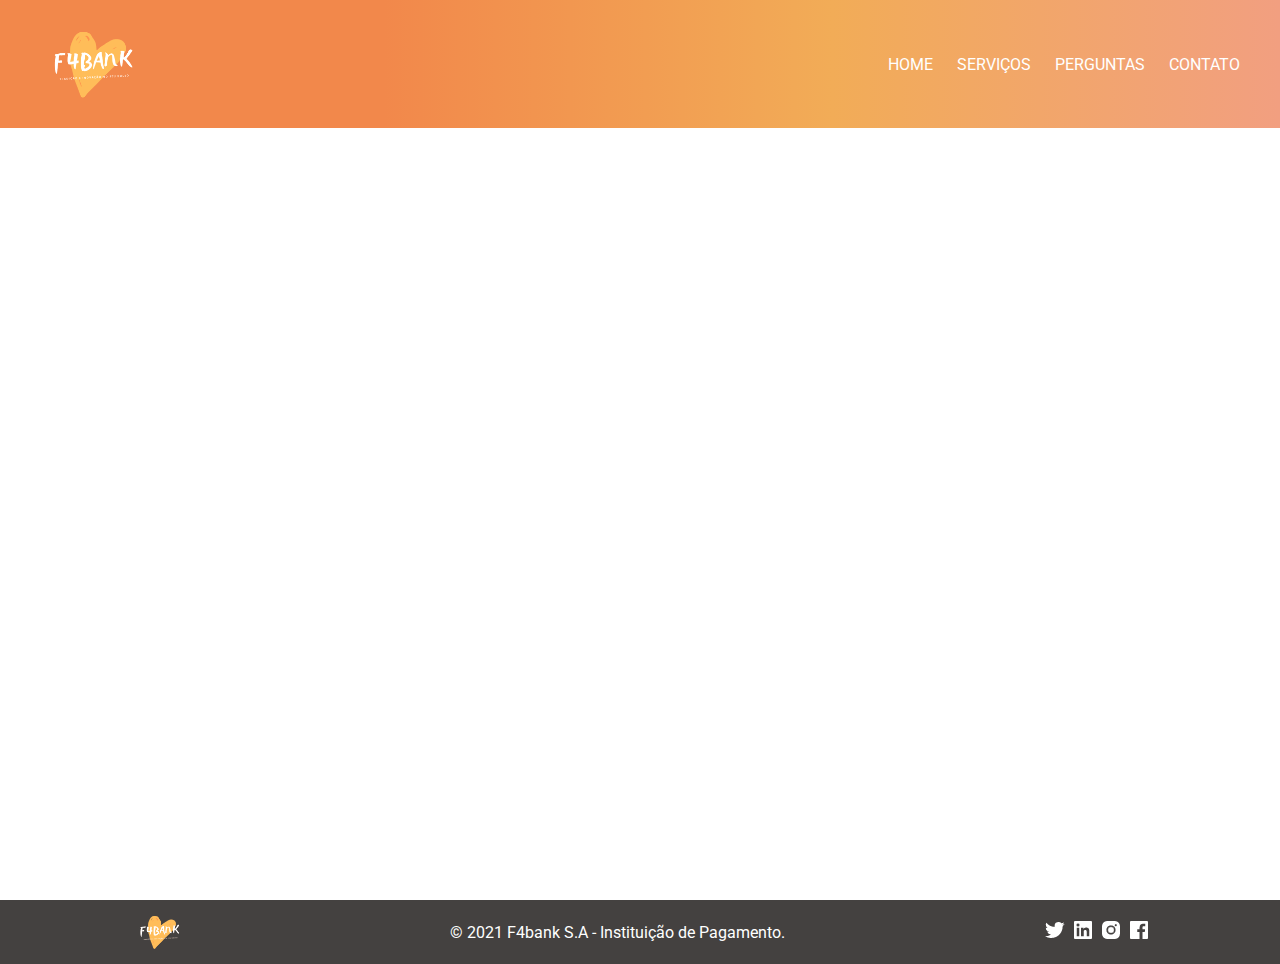
==== projeto-f4bank/index.html @ 4d021ad3 "Menu-rodapé" ====
<!DOCTYPE html>
<html lang="en">
<head>
    <meta charset="UTF-8">
    <meta http-equiv="X-UA-Compatible" content="IE=edge">
    <meta name="viewport" content="width=device-width, initial-scale=1.0">
    <title>Document</title>
    <link rel="stylesheet" type="text/css" href="styles.css">
</head>
<body>
    <header class="container-menu">
        <img id="logo-menu" src="img/f4bank-removebg-preview.png" alt="logo-f4bank">
        <nav class="menu">
            <input type="checkbox" id="check">
            <label for="check" class="check-btn">
                <img src="img/menu-regular-24.png" alt="abrir-menu-mobile" class="bx-menu-open">   
            </label> 
            
            <ul class="itens-menu">
                <li><a class="item 1" href="#">HOME</a></li>
                <li><a class="item 2" href="#">SERVIÇOS</a></li>
                <li><a class="item 3" href="#">PERGUNTAS</a></li>
                <li><a class="item 4" href="#">CONTATO</a></li>
            </ul>      
        </nav>
    </header>
    <main>

    </main>
    <footer class="footer">
        <img id="logo-footer" src="img/f4bank-removebg-preview.png" alt="logo-f4bank">
        <div>
            <p class="paragrafo-footer">© 2021  F4bank S.A - Instituição de Pagamento.</p>    
        </div>
        <div>
            <a href="#"><img class="img twitter" src="img/twitter-logo-24.png" alt="Twitter"></a>
            <a href="#"><img class="img linkedin" src="img/linkedin-square-logo-24.png" alt="Linkedin"></a>
            <a href="#"><img class="img instagram" src="img/instagram-alt-logo-24.png" alt="Instagram"></a>
            <a href="#"><img class="img facebook" src="img/facebook-square-logo-24.png" alt="Facebook"></a>
        </div>
    </footer>
</body>
</html>
---- projeto-f4bank/styles.css ----
/* ===================================== GOOGLE FONTS ===================================== */
@import url('https://fonts.googleapis.com/css2?family=Roboto&display=swap');

/* ===================================== VARIÁVEIS ===================================== */
:root{
    /* =================== CORES =================== */
    --cor-principal-menu: linear-gradient(90deg, #F2884B 30%, #F2AC57, #F29F80);;
    --cor-menu-mobile: linear-gradient(90deg, #F2884B 30%, #F2AC57, #F29F80);
    --cor-fonte-menu: white;
    --cor-hover-menu: #8b8b8b;

    /* =================== TIPOGRAFIA =================== */
    --font-body: 'Roboto', sans-serif;

    --altura-menu: 8rem;
    --padding-vertical-menu: 0 2rem;
    --padding-itens-menu: .5rem;
    --gap-itens-menu-desktop: .5rem;
    --border-radius-itens-menu: 1rem;
    --transicao-hover-itens-menu: 1s;
    --tamanho-logo-menu: 100%;
    --icone-btn-mobile: 3rem;

}

/* =================== BASE =================== */
*{
    margin: 0;
    padding: 0;
    box-sizing: border-box;
}
body{
    font-family: var(--font-body);
}

/* =================== ESTILIZAÇÃO MENU =================== */
.container-menu{
    display: flex;
    justify-content: space-between;
    align-items: center;
    position: fixed;
    width: 100%;
    height: var(--altura-menu);
    padding: var(--padding-vertical-menu);
    background-image: var(--cor-principal-menu);
}

.itens-menu{
    display: flex;
    gap: var(--gap-itens-menu-desktop);
}

li{
    list-style: none;
}

.item{
    text-decoration: none;
    padding: var(--padding-itens-menu);
    color: var(--cor-fonte-menu);
    border-radius: var(--border-radius-itens-menu);
}

.item:hover{
    background-color: var(--cor-hover-menu);
    transition: var(--transicao-hover-itens-menu);
}

#logo-menu{
    height: var(--tamanho-logo-menu);
}

#check{
    display: none;
}

.bx-menu-open{
    display: none;
    height: var(--icone-btn-mobile);
    cursor: pointer;
}
/* =================== ESTILIZAÇÃO CONTEÚDO =================== */
main{
    padding: 8rem 0;
    height: 100vh;
}

/* =================== ESTILIZAÇÃO RODAPÉ =================== */

.footer{
    display: flex;
    flex-grow: 0;
    justify-content: space-around;
    align-items: center;
    height: 4rem;
    background-color: #444140;
}

.container-img-footer{
    height: 100%;
}


.paragrafo-footer{
    color: white;
}

#logo-footer{
    height: 100%;
}



/* =================== RESPONSIVIDADE =================== */
@media screen and (max-width: 600px) {
    .bx-menu-open{
        display: block;
    }

    .itens-menu{
        display: flex;
        flex-direction: column;
        justify-content:flex-start;
        align-items: center;
        position: absolute;
        width: 100%;
        height: calc(100vh - 8rem);
        top: 8rem;
        left: -110%;
        padding: 1rem;        
        background-image: var(--cor-menu-mobile);
        transition: linear .5s;
        overflow-y: auto;
        z-index: 1000;
    }

    li{
        display: flex;
        justify-content: center;
        align-items: center;
        height: 3rem;
        width: 100%;
        border-bottom: 2px solid rgba(0, 0, 0, .05);
    }
    .item{
        width: 100%;
        text-align: center;
    }

    .bx-menu-open:hover{
        height: 3.5rem ;
        transition: .5s;
    }

    #check:checked ~ .itens-menu{ /* Se 'checked', ativa menu mobile!*/
        left: 0;
    }
}
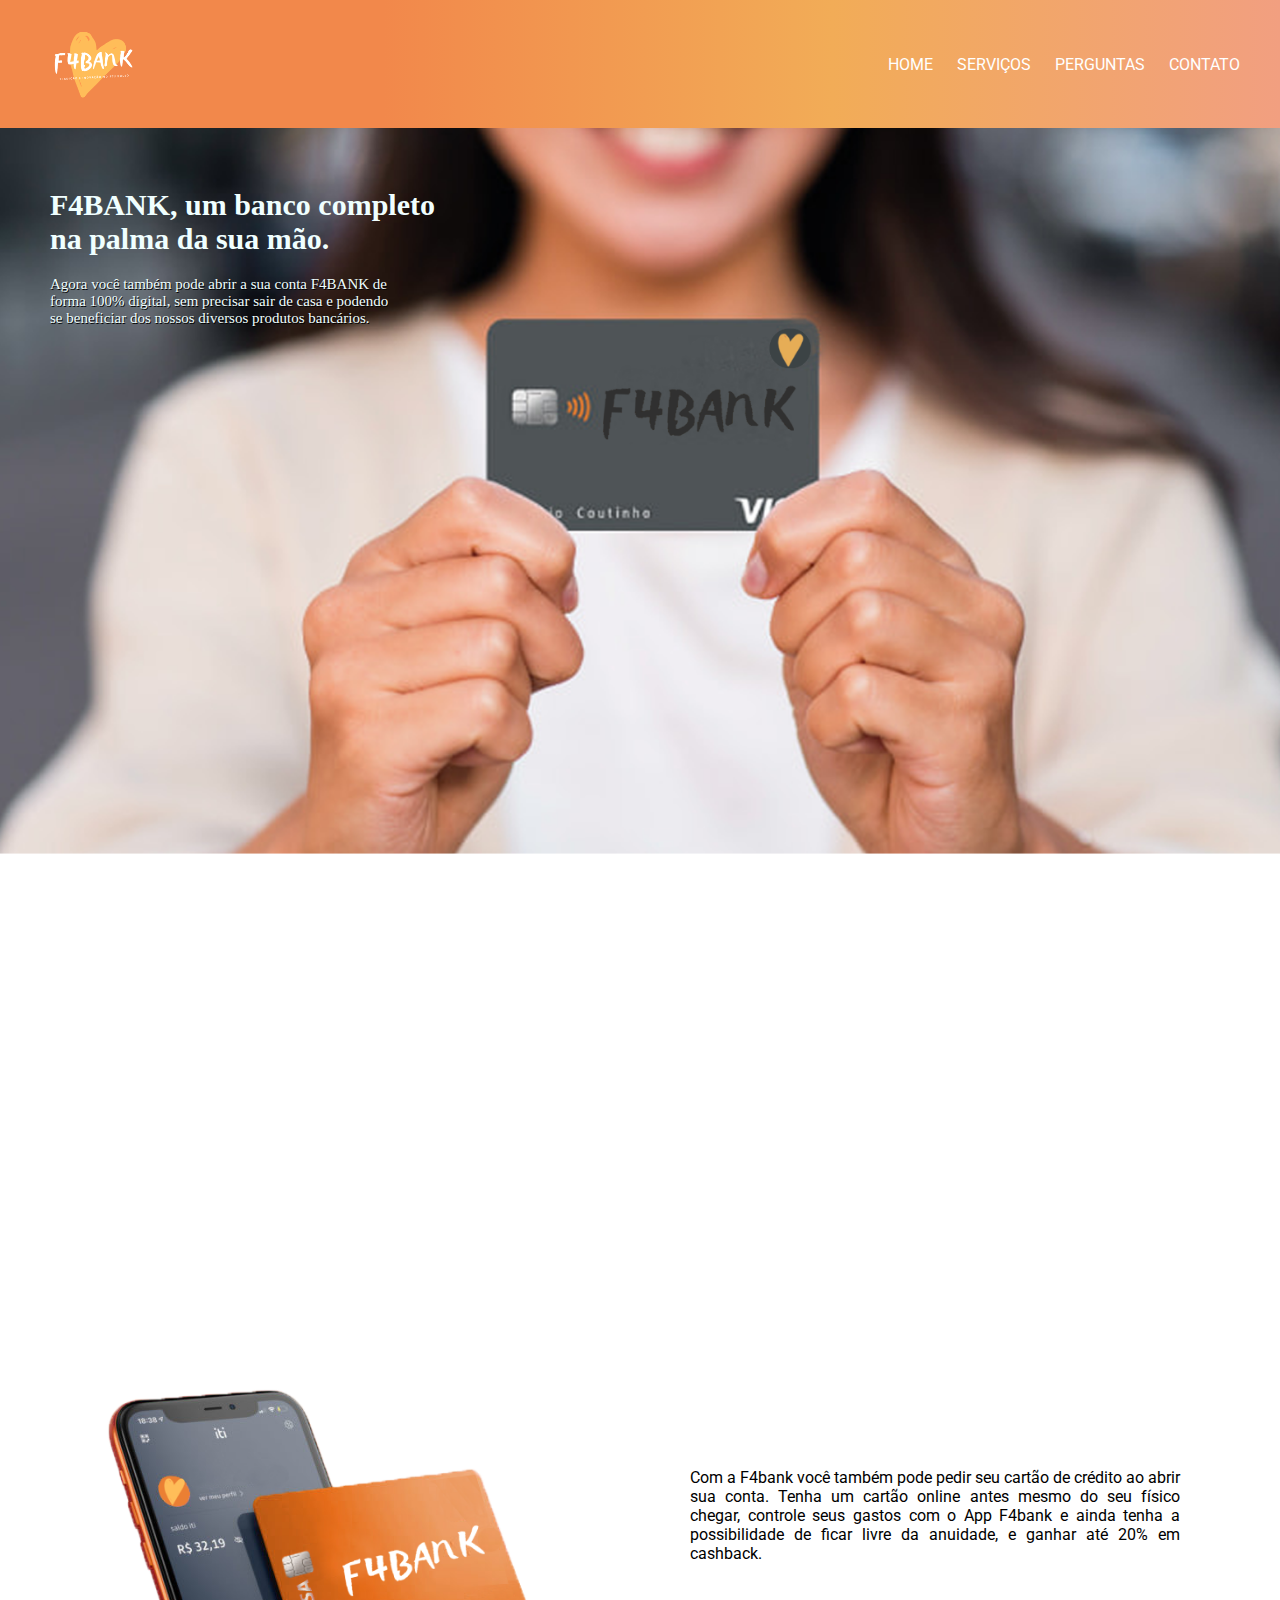
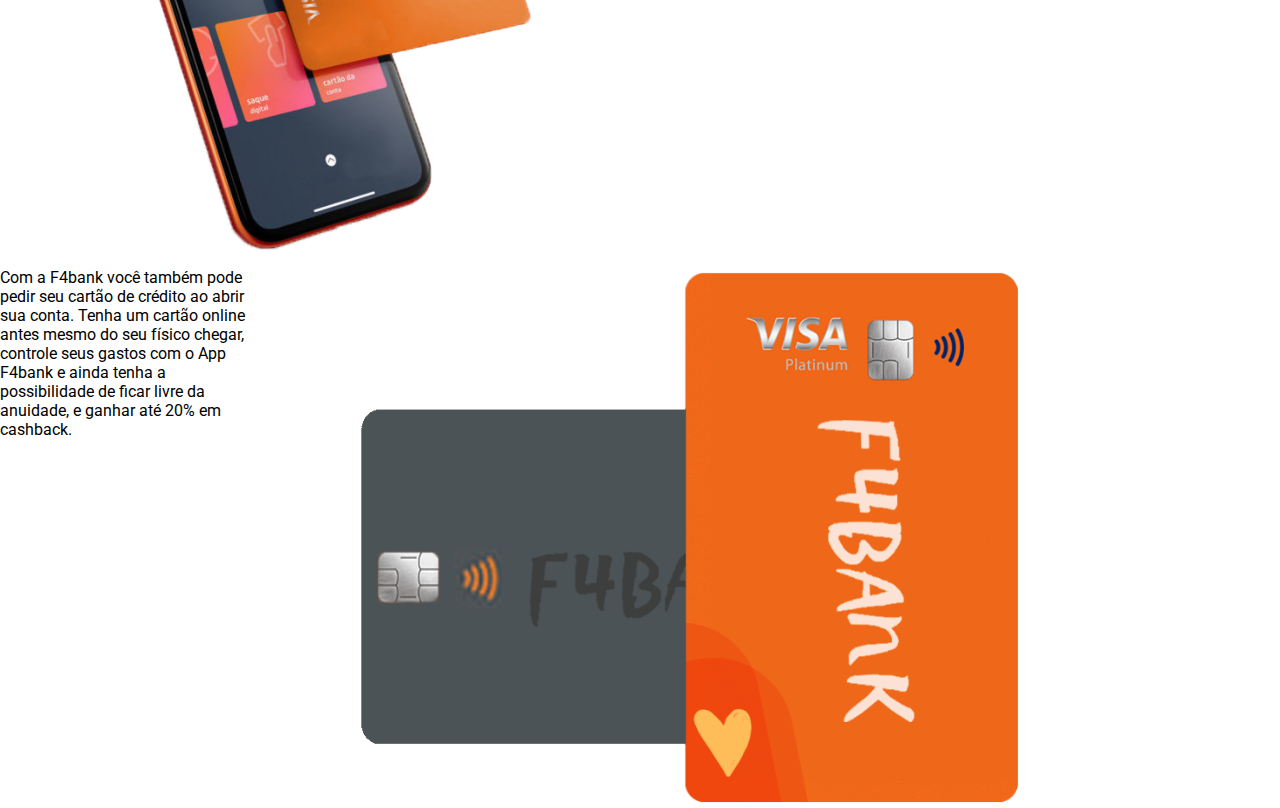
==== commit a0360c39: "desenvolvendo a main" ====
--- a/projeto-f4bank/index.html
+++ b/projeto-f4bank/index.html
@@ -24,20 +24,47 @@
             </ul>      
         </nav>
     </header>
-    <main>
+    <main class= "bloco-container" >
+
+        <div class= "container01">
+
+        <h1 id = "titulo-container1"> F4BANK, um   
+        banco completo na palma da sua mão.
+       </h1>
+
+        <p1 id= "subtitulo01">
+            Agora você também pode abrir a sua  conta F4BANK  de forma 100% digital, sem precisar sair de casa e podendo se  beneficiar dos nossos  diversos produtos 
+            bancários.
+        </p1>
+
+        </div>
+
+        <div class= "container02">
+            <img src="segundofundo.png" alt="imagem do app do  F4bank e do cartão de crédito="130 height="500" /></td>
+
+
+        <p2>Com a F4bank você  também  pode pedir seu cartão de crédito ao abrir sua conta. Tenha um cartão online antes mesmo do seu físico chegar, controle seus gastos com o App F4bank  e ainda tenha a possibilidade de ficar livre da anuidade, e ganhar até 20% em cashback.
+        </p2>
+
+
+        </div>
+
+        <div class= "container03">
+            
+            <p3>Com a F4bank você  também  pode pedir seu cartão de crédito ao abrir sua conta. Tenha um cartão online antes mesmo do seu físico chegar, controle seus gastos com o App F4bank  e ainda tenha a possibilidade de ficar livre da anuidade, e ganhar até 20% em cashback.
+            </p3>
+            <img id="cartoes" src="cartoescorretos.png" alt="imagem do app do  F4bank e do cartão de crédito="130 height="500" /></td>
+            
+        
+
+        </div>
+
+
+
 
     </main>
-    <footer class="footer">
-        <img id="logo-footer" src="img/f4bank-removebg-preview.png" alt="logo-f4bank">
-        <div>
-            <p class="paragrafo-footer">© 2021  F4bank S.A - Instituição de Pagamento.</p>    
-        </div>
-        <div>
-            <a href="#"><img class="img twitter" src="img/twitter-logo-24.png" alt="Twitter"></a>
-            <a href="#"><img class="img linkedin" src="img/linkedin-square-logo-24.png" alt="Linkedin"></a>
-            <a href="#"><img class="img instagram" src="img/instagram-alt-logo-24.png" alt="Instagram"></a>
-            <a href="#"><img class="img facebook" src="img/facebook-square-logo-24.png" alt="Facebook"></a>
-        </div>
+    <footer>
+        
     </footer>
 </body>
 </html>--- a/projeto-f4bank/styles.css
+++ b/projeto-f4bank/styles.css
@@ -20,7 +20,6 @@
     --transicao-hover-itens-menu: 1s;
     --tamanho-logo-menu: 100%;
     --icone-btn-mobile: 3rem;
-
 }
 
 /* =================== BASE =================== */
@@ -38,8 +37,6 @@
     display: flex;
     justify-content: space-between;
     align-items: center;
-    position: fixed;
-    width: 100%;
     height: var(--altura-menu);
     padding: var(--padding-vertical-menu);
     background-image: var(--cor-principal-menu);
@@ -79,37 +76,6 @@
     height: var(--icone-btn-mobile);
     cursor: pointer;
 }
-/* =================== ESTILIZAÇÃO CONTEÚDO =================== */
-main{
-    padding: 8rem 0;
-    height: 100vh;
-}
-
-/* =================== ESTILIZAÇÃO RODAPÉ =================== */
-
-.footer{
-    display: flex;
-    flex-grow: 0;
-    justify-content: space-around;
-    align-items: center;
-    height: 4rem;
-    background-color: #444140;
-}
-
-.container-img-footer{
-    height: 100%;
-}
-
-
-.paragrafo-footer{
-    color: white;
-}
-
-#logo-footer{
-    height: 100%;
-}
-
-
 
 /* =================== RESPONSIVIDADE =================== */
 @media screen and (max-width: 600px) {
@@ -122,16 +88,15 @@
         flex-direction: column;
         justify-content:flex-start;
         align-items: center;
-        position: absolute;
-        width: 100%;
-        height: calc(100vh - 8rem);
+        position: fixed;
+        width: 100vw;
+        height: 100vh;
         top: 8rem;
-        left: -110%;
+        left: -100%;
         padding: 1rem;        
         background-image: var(--cor-menu-mobile);
         transition: linear .5s;
         overflow-y: auto;
-        z-index: 1000;
     }
 
     li{
@@ -156,3 +121,97 @@
         left: 0;
     }
 }
+
+
+
+/* ================================================= MAIN ============================= */
+
+div,html {
+
+    height: 100%;
+    margin: 0
+}
+
+
+.bloco-container{
+
+display: flex;
+flex-direction: column;
+
+} 
+
+.container01 {
+
+
+    background-image: url("img/imageminicial.png");
+    background-repeat: no-repeat;
+    background-size: 100%;
+    height: 150vh;
+  
+    
+
+}
+
+
+#titulo-container1 {
+       
+
+    display: grid;
+    grid-template-columns: repeat(3,1fr);
+    justify-content: center;
+    color: azure;
+    font-size: 30px;
+    padding-top: 60px;
+    padding-left: 50px;
+    padding-right: 50px;
+     font-family: 'Lucida Sans';
+}
+
+#subtitulo01{
+    display: grid;       
+    grid-template-columns: .85fr 1fr 1fr;
+   
+    color: azure;
+    font-size: 15px;
+   
+    margin-top: 20px;
+    padding-left: 50px;
+    padding-right: 50px;
+     font-family: 'Lucida Sans';
+}
+
+p1 {text-shadow: 0.05em 0.05em rgb(0, 0, 0)}
+
+
+
+.container02 {
+display:grid ;
+grid-template-columns: 1fr 1fr;
+background-color : rgb(255, 255, 255);
+margin-left: 100px;
+margin-top: -110px; 
+}
+
+p2{
+ 
+    margin-top: 100px;
+   margin-right: 100px; 
+   text-align:justify;
+
+}
+
+.container03 {
+
+    display:grid ;
+    grid-template-columns: 1fr 1fr 1fr;
+    background-color : rgb(255, 255, 255);
+   
+}
+
+#cartoes{
+
+display: grid;
+margin-left: 100px;
+height: 60vh;
+
+}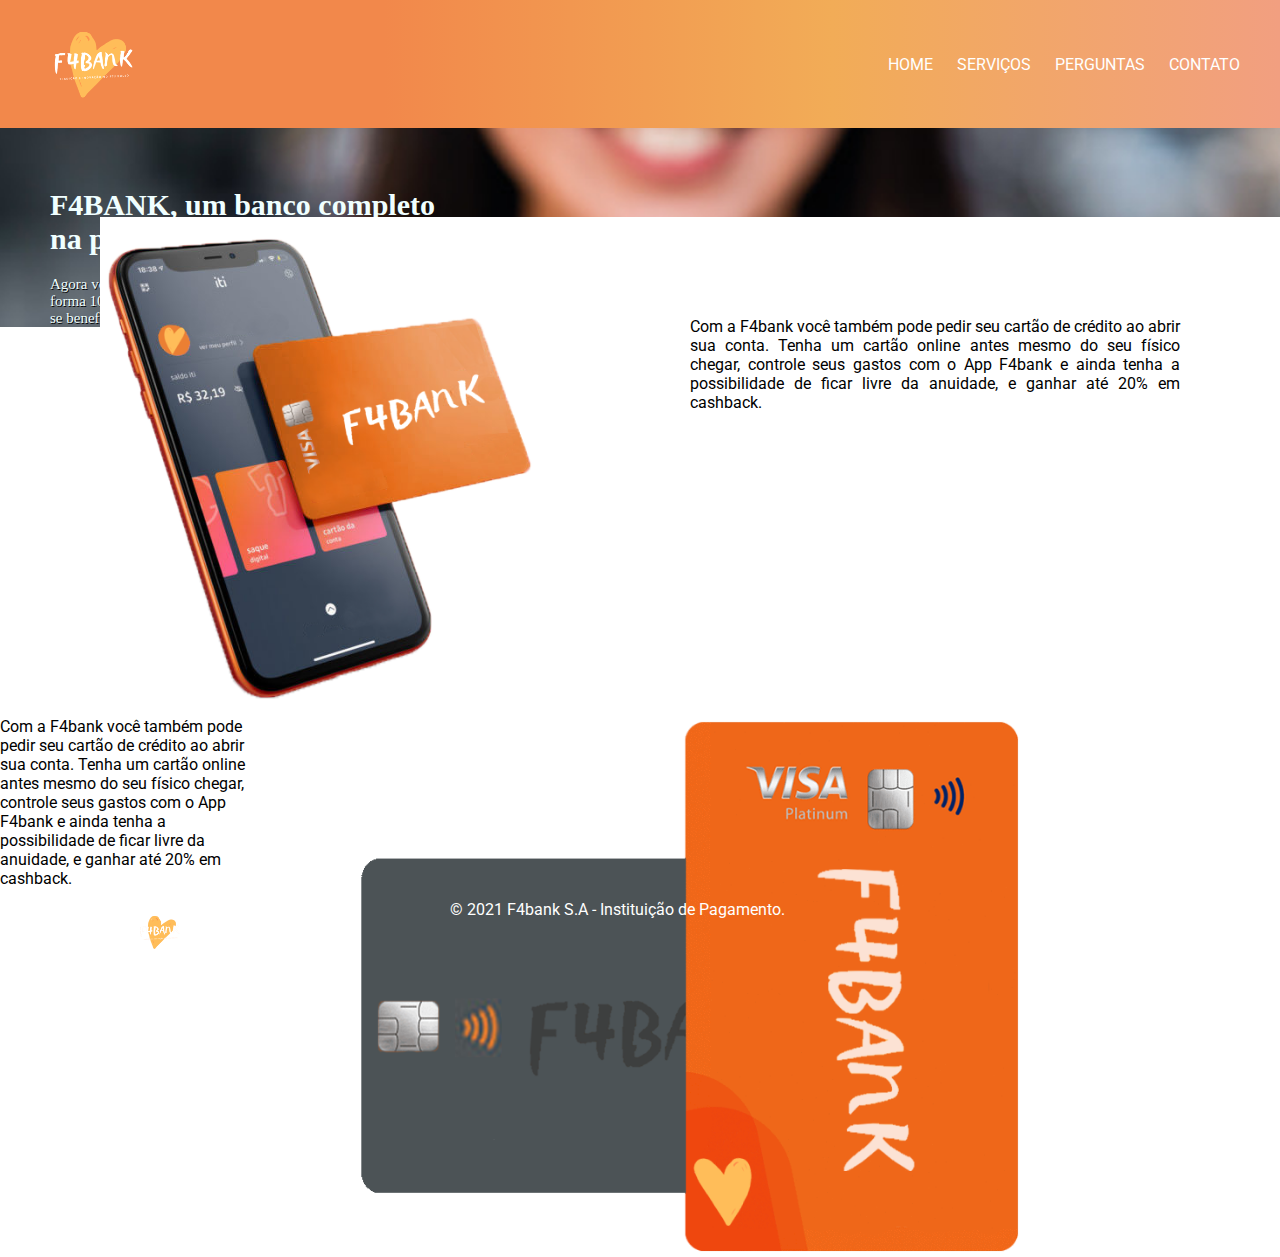
==== commit ec5d6148: "Merge branch 'master' into luciano-index" ====
--- a/projeto-f4bank/index.html
+++ b/projeto-f4bank/index.html
@@ -63,8 +63,18 @@
 
 
     </main>
-    <footer>
-        
+    <footer class="footer">
+        <img id="logo-footer" src="img/f4bank-removebg-preview.png" alt="logo-f4bank">
+        <div>
+            <p class="paragrafo-footer">© 2021  F4bank S.A - Instituição de Pagamento.</p>    
+        </div>
+        <div>
+            <a href="#"><img class="img twitter" src="img/twitter-logo-24.png" alt="Twitter"></a>
+            <a href="#"><img class="img linkedin" src="img/linkedin-square-logo-24.png" alt="Linkedin"></a>
+            <a href="#"><img class="img instagram" src="img/instagram-alt-logo-24.png" alt="Instagram"></a>
+            <a href="#"><img class="img facebook" src="img/facebook-square-logo-24.png" alt="Facebook"></a>
+        </div> 
+
     </footer>
 </body>
 </html>--- a/projeto-f4bank/styles.css
+++ b/projeto-f4bank/styles.css
@@ -37,6 +37,8 @@
     display: flex;
     justify-content: space-between;
     align-items: center;
+    position: fixed;
+    width: 100%;
     height: var(--altura-menu);
     padding: var(--padding-vertical-menu);
     background-image: var(--cor-principal-menu);
@@ -77,6 +79,124 @@
     cursor: pointer;
 }
 
+/* =================== ESTILIZAÇÃO CONTEÚDO =================== */
+main{
+    padding: 8rem 0;
+    height: 100vh;
+}
+div,html {
+
+    height: 100%;
+    margin: 0
+}
+
+
+.bloco-container{
+
+display: flex;
+flex-direction: column;
+
+} 
+
+.container01 {
+
+
+    background-image: url("img/imageminicial.png");
+    background-repeat: no-repeat;
+    background-size: 100%;
+    height: 150vh;
+  
+    
+
+}
+
+
+#titulo-container1 {
+       
+
+    display: grid;
+    grid-template-columns: repeat(3,1fr);
+    justify-content: center;
+    color: azure;
+    font-size: 30px;
+    padding-top: 60px;
+    padding-left: 50px;
+    padding-right: 50px;
+     font-family: 'Lucida Sans';
+}
+
+#subtitulo01{
+    display: grid;       
+    grid-template-columns: .85fr 1fr 1fr;
+    color: azure;
+    font-size: 15px;
+    margin-top: 20px;
+    padding-left: 50px;
+    padding-right: 50px;
+    font-family: 'Lucida Sans';
+}
+
+p1 {text-shadow: 0.05em 0.05em rgb(0, 0, 0)}
+
+
+
+.container02 {
+display:grid ;
+grid-template-columns: 1fr 1fr;
+background-color : rgb(255, 255, 255);
+margin-left: 100px;
+margin-top: -110px; 
+}
+
+p2{
+ 
+    margin-top: 100px;
+   margin-right: 100px; 
+   text-align:justify;
+
+}
+
+.container03 {
+
+    display:grid ;
+    grid-template-columns: 1fr 1fr 1fr;
+    background-color : rgb(255, 255, 255);
+   
+}
+
+#cartoes{
+
+display: grid;
+margin-left: 100px;
+height: 60vh;
+
+}
+
+
+/* =================== ESTILIZAÇÃO RODAPÉ =================== */
+
+.footer{
+    display: flex;
+    flex-grow: 0;
+    justify-content: space-around;
+    align-items: center;
+    height: 4rem;
+    background-color: #444140;
+}
+
+.container-img-footer{
+    height: 100%;
+}
+
+
+.paragrafo-footer{
+    color: white;
+}
+
+#logo-footer{
+    height: 100%;
+}
+
 /* =================== RESPONSIVIDADE =================== */
 @media screen and (max-width: 600px) {
     .bx-menu-open{
@@ -88,6 +208,11 @@
         flex-direction: column;
         justify-content:flex-start;
         align-items: center;
+        position: absolute;
+        width: 100%;
+        height: calc(100vh - 8rem);
+        top: 8rem;
+        left: -110%;
         position: fixed;
         width: 100vw;
         height: 100vh;
@@ -97,6 +222,7 @@
         background-image: var(--cor-menu-mobile);
         transition: linear .5s;
         overflow-y: auto;
+        z-index: 1000;
     }
 
     li{
@@ -122,96 +248,3 @@
     }
 }
 
-
-
-/* ================================================= MAIN ============================= */
-
-div,html {
-
-    height: 100%;
-    margin: 0
-}
-
-
-.bloco-container{
-
-display: flex;
-flex-direction: column;
-
-} 
-
-.container01 {
-
-
-    background-image: url("img/imageminicial.png");
-    background-repeat: no-repeat;
-    background-size: 100%;
-    height: 150vh;
-  
-    
-
-}
-
-
-#titulo-container1 {
-       
-
-    display: grid;
-    grid-template-columns: repeat(3,1fr);
-    justify-content: center;
-    color: azure;
-    font-size: 30px;
-    padding-top: 60px;
-    padding-left: 50px;
-    padding-right: 50px;
-     font-family: 'Lucida Sans';
-}
-
-#subtitulo01{
-    display: grid;       
-    grid-template-columns: .85fr 1fr 1fr;
-   
-    color: azure;
-    font-size: 15px;
-   
-    margin-top: 20px;
-    padding-left: 50px;
-    padding-right: 50px;
-     font-family: 'Lucida Sans';
-}
-
-p1 {text-shadow: 0.05em 0.05em rgb(0, 0, 0)}
-
-
-
-.container02 {
-display:grid ;
-grid-template-columns: 1fr 1fr;
-background-color : rgb(255, 255, 255);
-margin-left: 100px;
-margin-top: -110px; 
-}
-
-p2{
- 
-    margin-top: 100px;
-   margin-right: 100px; 
-   text-align:justify;
-
-}
-
-.container03 {
-
-    display:grid ;
-    grid-template-columns: 1fr 1fr 1fr;
-    background-color : rgb(255, 255, 255);
-   
-}
-
-#cartoes{
-
-display: grid;
-margin-left: 100px;
-height: 60vh;
-
-}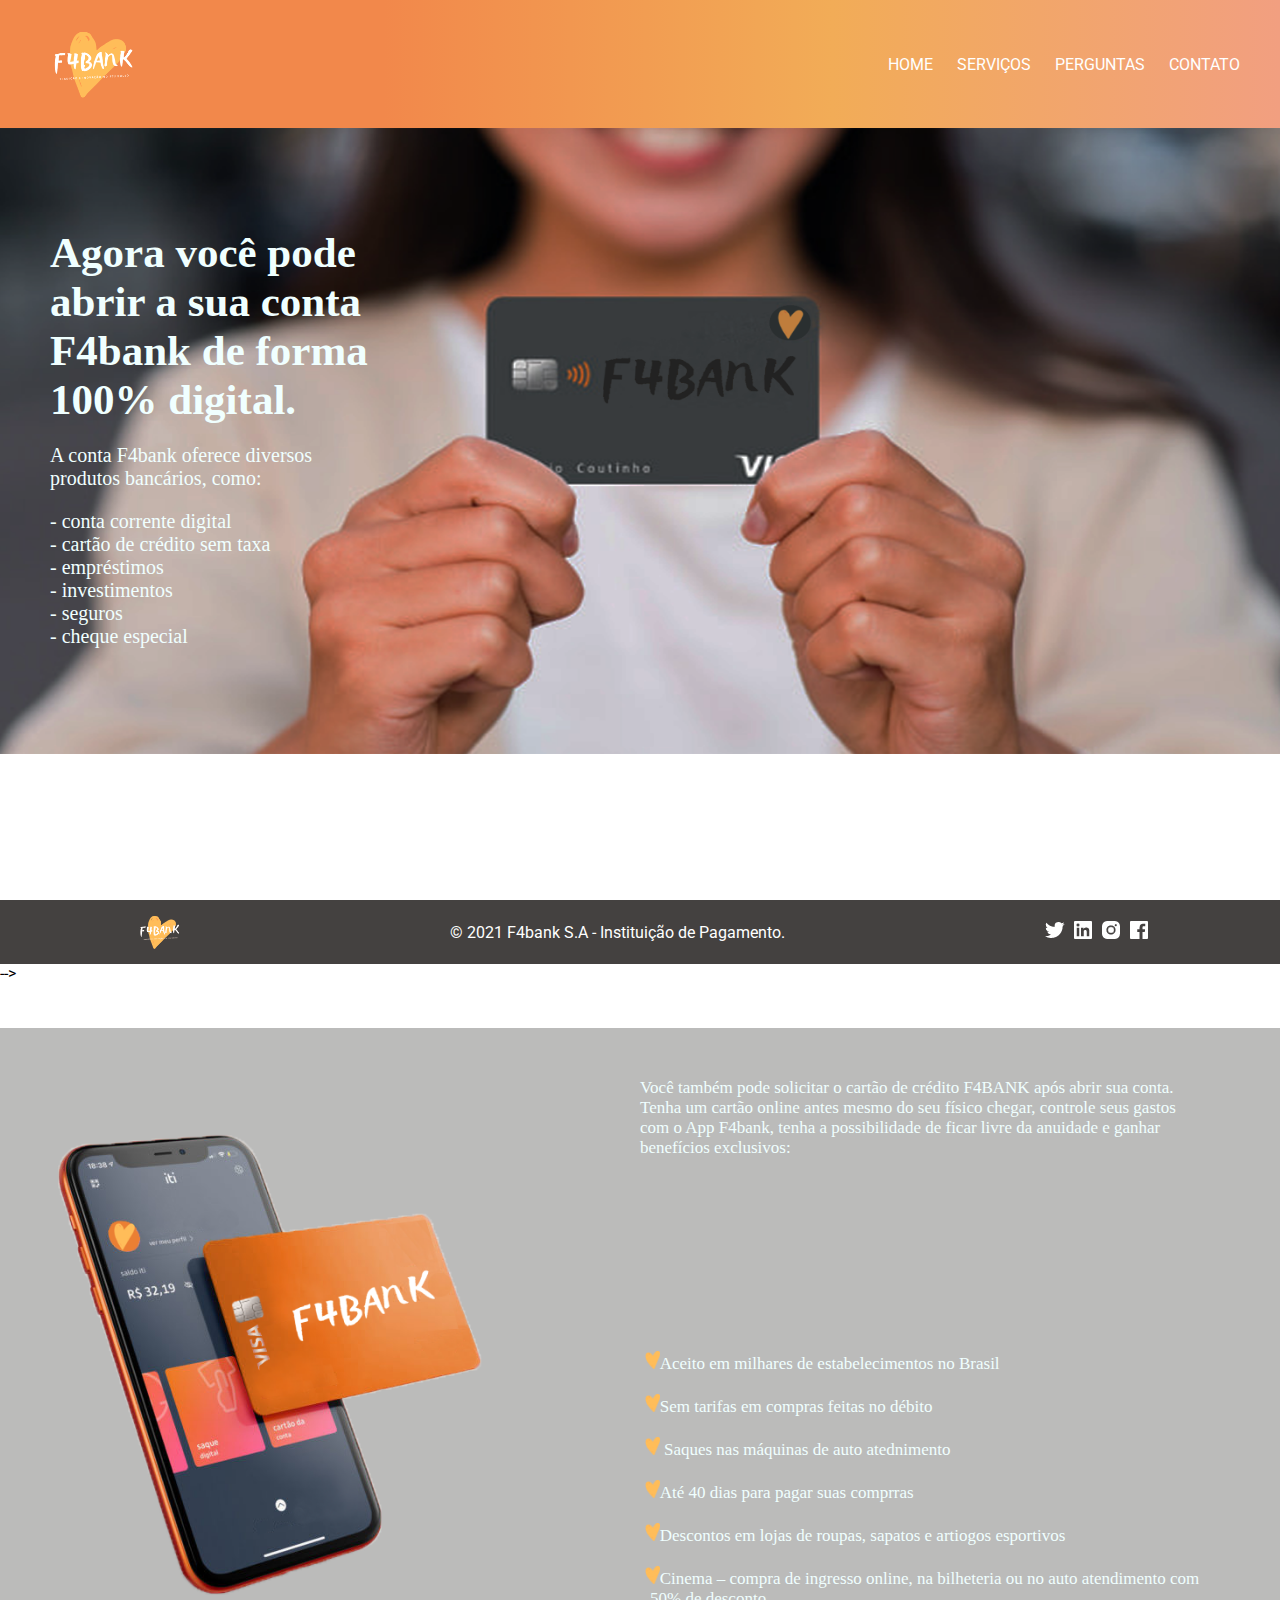
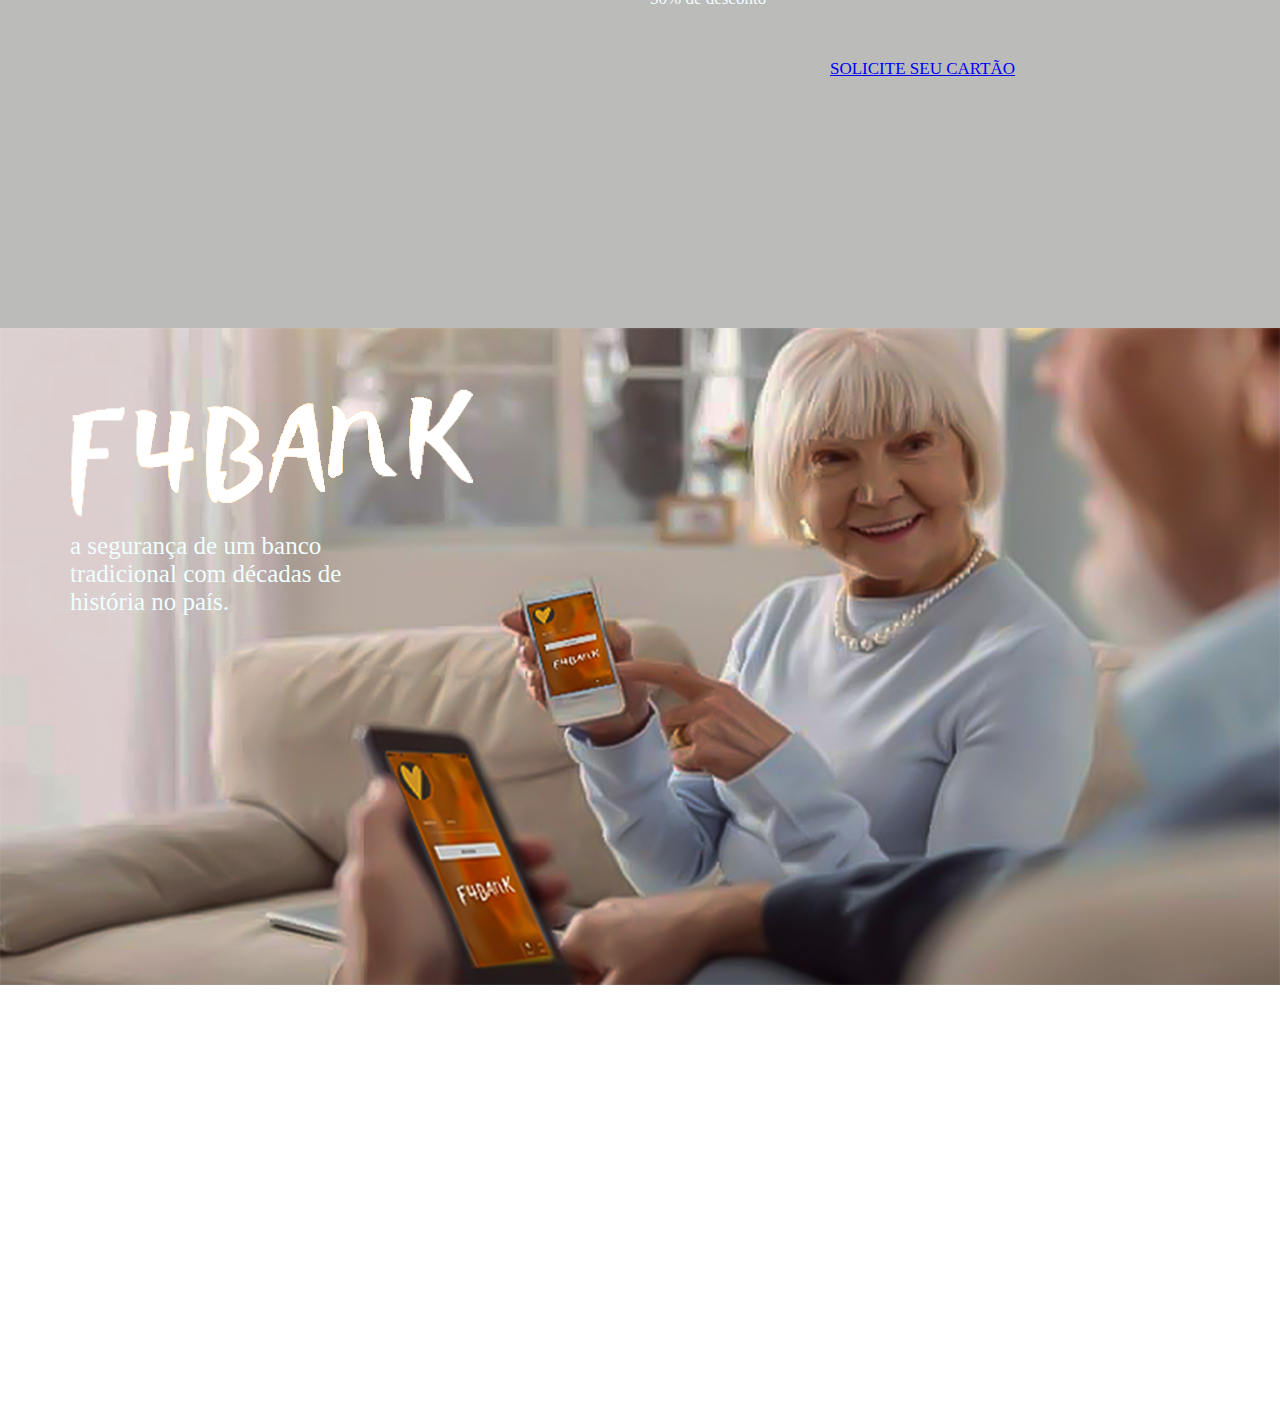
==== commit 2a3f012b: "subindo a main" ====
--- a/projeto-f4bank/index.html
+++ b/projeto-f4bank/index.html
@@ -28,36 +28,56 @@
 
         <div class= "container01">
 
-        <h1 id = "titulo-container1"> F4BANK, um   
-        banco completo na palma da sua mão.
-       </h1>
+            <h1 id = "titulo-container01"> Agora você  pode abrir a sua conta F4bank de 
+                forma 100% digital.
+            </h1>
 
-        <p1 id= "subtitulo01">
-            Agora você também pode abrir a sua  conta F4BANK  de forma 100% digital, sem precisar sair de casa e podendo se  beneficiar dos nossos  diversos produtos 
-            bancários.
-        </p1>
-
+            <p1 id= "subtitulo-container01"> A conta F4bank oferece diversos produtos bancários, como:</p1>
+            <ol id = "lista-container01"> 
+                <il>-  conta corrente digital</il> 
+                <il>- cartão de crédito sem taxa</il> 
+                <il>- empréstimos</il>
+                <il>- investimentos</il> 
+                <il>- seguros </il>
+                <il>- cheque especial </il>
+                
+            </ol>
+           
         </div>
 
+
         <div class= "container02">
-            <img src="segundofundo.png" alt="imagem do app do  F4bank e do cartão de crédito="130 height="500" /></td>
+            <img  id ="imagem-container02" src="segundofundo.png" alt="imagem do app do  F4bank e do cartão de crédito="130 height="500" /></img>
 
 
-        <p2>Com a F4bank você  também  pode pedir seu cartão de crédito ao abrir sua conta. Tenha um cartão online antes mesmo do seu físico chegar, controle seus gastos com o App F4bank  e ainda tenha a possibilidade de ficar livre da anuidade, e ganhar até 20% em cashback.
+        <p2 id = "subtitulo-container02">Você também pode solicitar o cartão de crédito F4BANK após abrir sua conta. Tenha um cartão online antes mesmo do seu físico chegar, controle seus gastos com o App F4bank, tenha a possibilidade de ficar livre da anuidade e ganhar benefícios exclusivos:
         </p2>
-
-
+        <ol id = "lista-container02"> 
+            <il><img id="heart" src="heart.png" height="18"></img>Aceito em milhares de estabelecimentos no Brasil </il> <br>
+            <il><img id="heart" src="heart.png" height="18"></img>Sem tarifas em compras feitas no débito</il> <br>
+            <il><img id="heart" src="heart.png" height="18"></img> Saques nas máquinas de auto atednimento</il><br>
+            <il><img id="heart" src="heart.png" height="18"></img>Até 40 dias para pagar suas comprras</il> <br>
+            <il><img id="heart" src="heart.png" height="18"></img>Descontos em lojas de roupas, sapatos e artiogos esportivos</il><br>
+            <il><img id="heart" src="heart.png" height="18"></img>Cinema – compra de ingresso online, na bilheteria ou no auto
+                   atendimento com 50% de desconto</il>
+                   <a id ="solicitar-cartao" href="#">SOLICITE SEU CARTÃO</a>
+        </ol> 
+        
         </div>
 
-        <div class= "container03">
+         <div class= "container03">
+            <img  id ="imagem-container03" src="letra.png" alt="imagem do app do  F4bank e do cartão de crédito="130 height="500" /></img>
+
+            <p3 id = "titulo-container03"> a segurança de um banco tradicional 
+                com décadas de história no país. 
+               
+               
+            </p3>
             
-            <p3>Com a F4bank você  também  pode pedir seu cartão de crédito ao abrir sua conta. Tenha um cartão online antes mesmo do seu físico chegar, controle seus gastos com o App F4bank  e ainda tenha a possibilidade de ficar livre da anuidade, e ganhar até 20% em cashback.
-            </p3>
-            <img id="cartoes" src="cartoescorretos.png" alt="imagem do app do  F4bank e do cartão de crédito="130 height="500" /></td>
             
         
 
-        </div>
+        </div> 
 
 
 
@@ -77,4 +97,4 @@
 
     </footer>
 </body>
-</html>+</html> -->--- a/projeto-f4bank/styles.css
+++ b/projeto-f4bank/styles.css
@@ -84,19 +84,19 @@
     padding: 8rem 0;
     height: 100vh;
 }
-div,html {
+/* div,html {
 
     height: 100%;
     margin: 0
-}
-
-
-.bloco-container{
+} */
+
+
+/* .bloco-container{
 
 display: flex;
 flex-direction: column;
 
-} 
+}  */
 
 .container01 {
 
@@ -104,73 +104,143 @@
     background-image: url("img/imageminicial.png");
     background-repeat: no-repeat;
     background-size: 100%;
-    height: 150vh;
-  
+    height: 100vh;
+    margin-top: 0px;
     
 
 }
 
 
-#titulo-container1 {
+
+#titulo-container01 {
        
 
-    display: grid;
-    grid-template-columns: repeat(3,1fr);
-    justify-content: center;
-    color: azure;
-    font-size: 30px;
-    padding-top: 60px;
-    padding-left: 50px;
-    padding-right: 50px;
-     font-family: 'Lucida Sans';
-}
-
-#subtitulo01{
-    display: grid;       
-    grid-template-columns: .85fr 1fr 1fr;
-    color: azure;
-    font-size: 15px;
+    display: flex;
+    
+    color: azure;
+    font-size: 43px;
+    padding-top: 100px;
+    margin-left: 50px;
+    margin-right: 900px;
+    font-family: 'Lucida Sans';
+}
+
+#subtitulo-container01{
+    display: flex;       
+    color: azure;
+    font-size: 20px;
     margin-top: 20px;
-    padding-left: 50px;
-    padding-right: 50px;
-    font-family: 'Lucida Sans';
-}
-
-p1 {text-shadow: 0.05em 0.05em rgb(0, 0, 0)}
+    margin-left: 50px;
+    margin-right: 950px;
+    font-family: 'Lucida Sans';
+}
+
+#lista-container01 {
+    display: flex;       
+    flex-direction: column; 
+    color: azure;
+    font-size: 20px;
+    margin-top: 20px;
+    margin-left: 50px;
+    margin-right: 900px;
+    font-family: 'Lucida Sans';
+}
+
+
 
 
 
 .container02 {
 display:grid ;
 grid-template-columns: 1fr 1fr;
-background-color : rgb(255, 255, 255);
-margin-left: 100px;
-margin-top: -110px; 
-}
-
-p2{
- 
-    margin-top: 100px;
-   margin-right: 100px; 
-   text-align:justify;
+background-color: #bbbbba;
+height: 100vh;
+
+}
+
+
+#imagem-container02{
+
+
+margin-top:85px;
+margin-left: 50px;
+
+}
+
+#subtitulo-container02 {
+        
+    color: azure;
+    font-size: 17px;
+    margin-top: 50px;
+
+    margin-right: 100px;
+    font-family: 'Lucida Sans';
+}
+
+
+
+#lista-container02 {
+        
+    
+    color: azure;
+    font-size: 17px;
+    grid-column-start: 2;
+    grid-column-end: 2;
+    display: flex;       
+    flex-direction: column;
+    margin-top: -420px;
+    margin-left: 10px;
+    margin-right: 50px;
+    font-family: 'Lucida Sans';
+}
+#solicitar-cartao{
+
+    font-size: 17px;
+    margin-top: 50px;
+margin-right: 50px;
+    margin-left: 180px;
+    font-family: 'Lucida Sans';
+
+    }
+
+#heart {
+
+margin-left: -5px;
 
 }
 
 .container03 {
 
-    display:grid ;
-    grid-template-columns: 1fr 1fr 1fr;
-    background-color : rgb(255, 255, 255);
+    background-image: url("img/avôs.png");
+    background-size: 100%;
+    background-repeat: no-repeat;
+    height: 120vh;
+    margin-top: 0px;
    
-}
-
-#cartoes{
-
-display: grid;
-margin-left: 100px;
-height: 60vh;
-
-}
+   
+}
+#titulo-container03 {
+       
+
+    display: flex;
+    margin-top:-200px;
+    color: azure;
+    font-size: 25px;
+  
+    margin-left: 70px;
+    margin-right: 900px;
+    font-family: 'Lucida Sans';
+}
+
+#imagem-container03{
+
+
+    margin-top:-100px;
+    margin-left: 20px;
+    margin-right: 200px;
+    
+    }
+
 
 
 /* =================== ESTILIZAÇÃO RODAPÉ =================== */
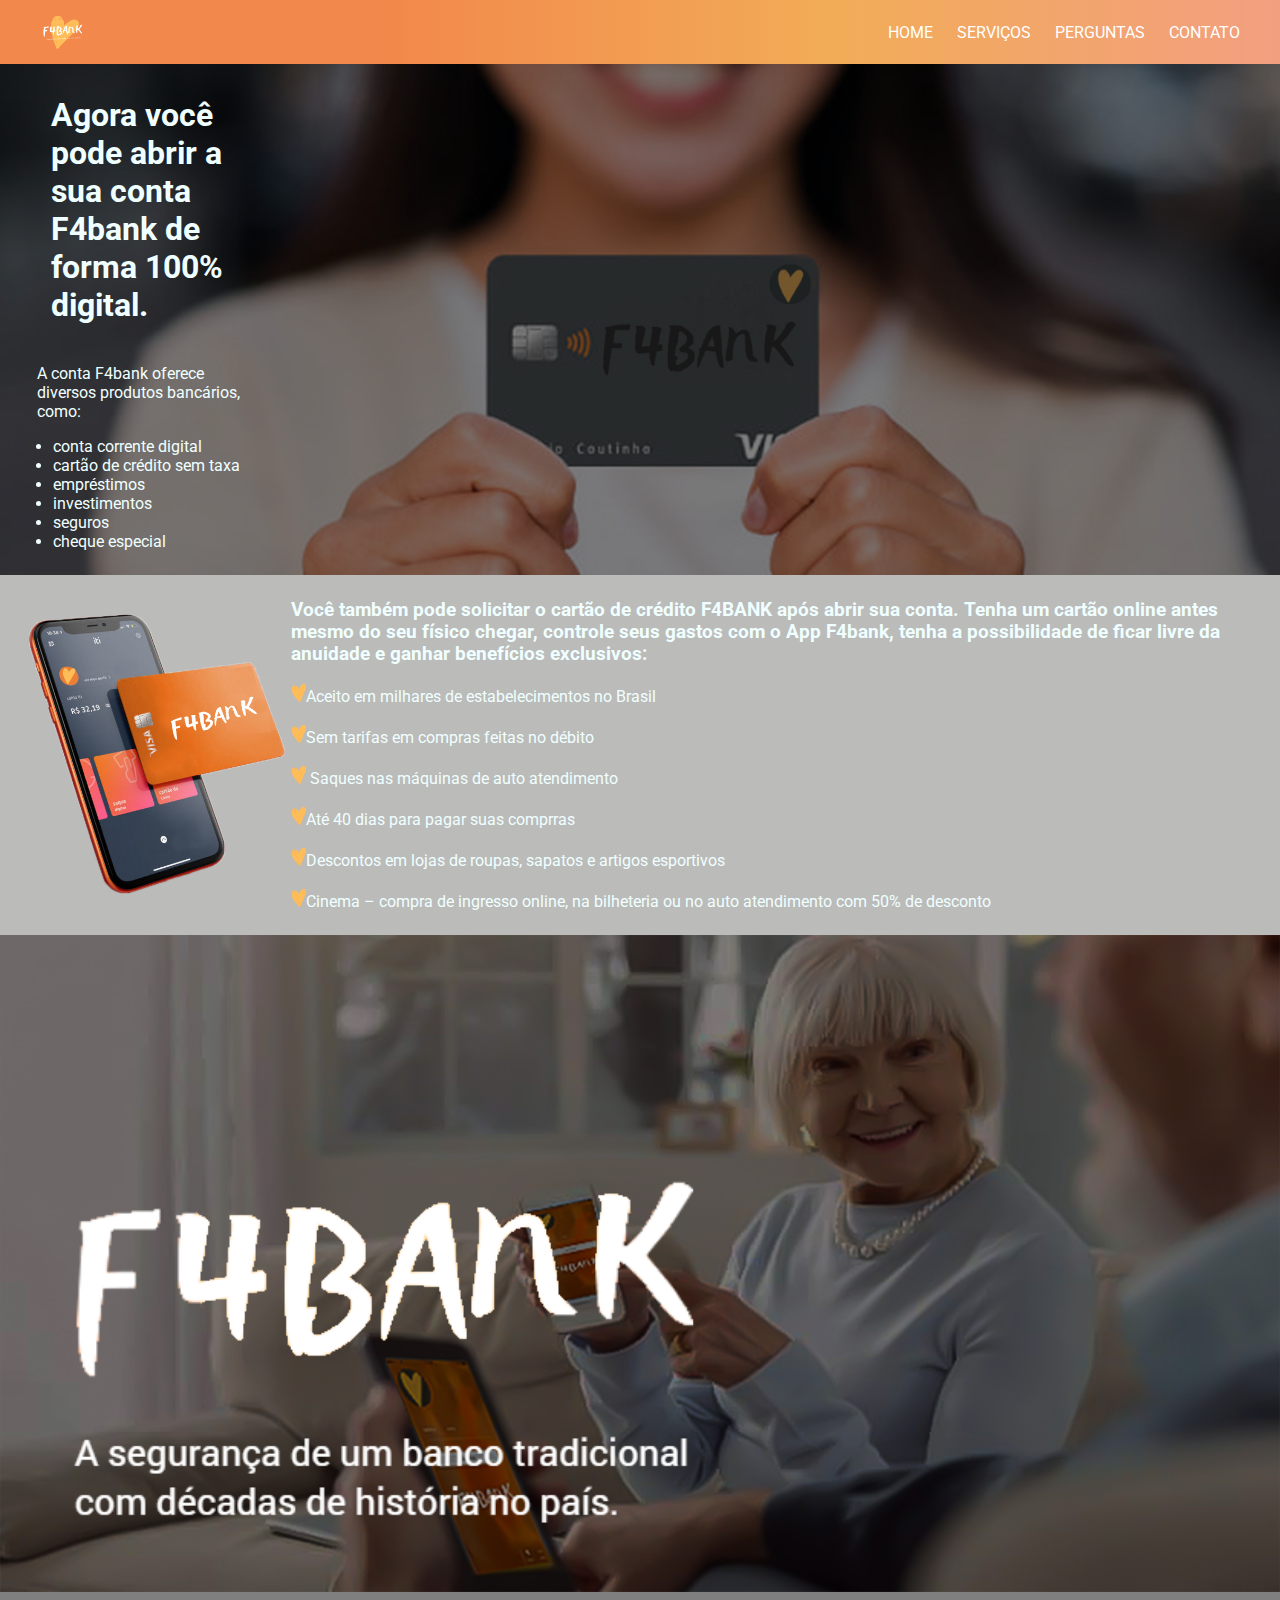
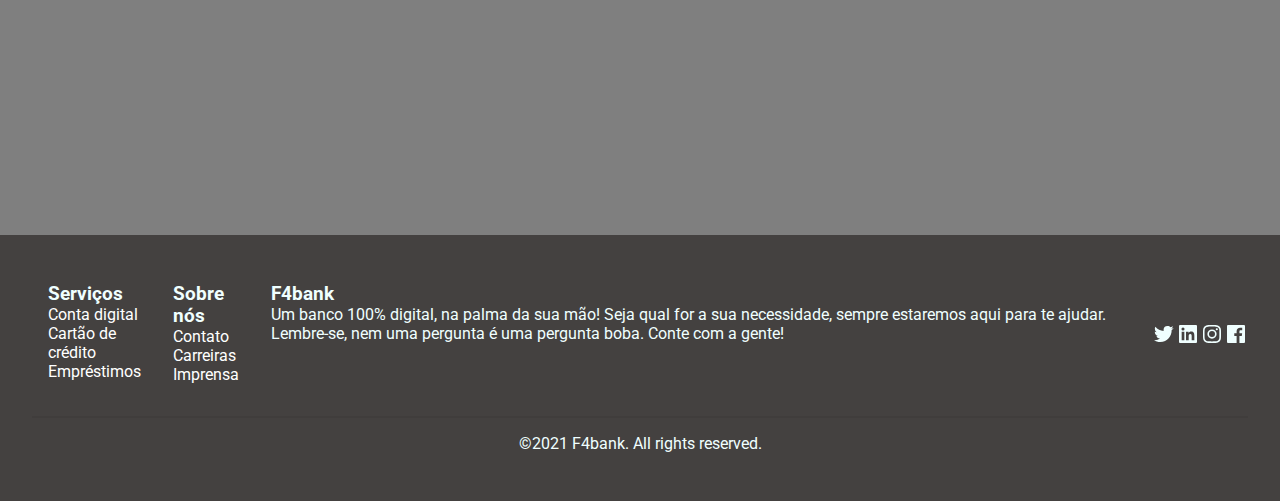
==== commit 945d61ac: "Atualização página home" ====
--- a/projeto-f4bank/index.html
+++ b/projeto-f4bank/index.html
@@ -7,8 +7,9 @@
     <title>Document</title>
     <link rel="stylesheet" type="text/css" href="styles.css">
 </head>
-<body>
+<body class="container-flex">
     <header class="container-menu">
+        
         <img id="logo-menu" src="img/f4bank-removebg-preview.png" alt="logo-f4bank">
         <nav class="menu">
             <input type="checkbox" id="check">
@@ -17,84 +18,109 @@
             </label> 
             
             <ul class="itens-menu">
-                <li><a class="item 1" href="#">HOME</a></li>
-                <li><a class="item 2" href="#">SERVIÇOS</a></li>
-                <li><a class="item 3" href="#">PERGUNTAS</a></li>
-                <li><a class="item 4" href="#">CONTATO</a></li>
+                <li id="lista-menu"><a class="item 1" href="index.html">HOME</a></li>
+                <li id="lista-menu"><a class="item 2" href="#">SERVIÇOS</a></li>
+                <li id="lista-menu"><a class="item 3" href="#">PERGUNTAS</a></li>
+                <li id="lista-menu"><a class="item 4" href="contato.html">CONTATO</a></li>
             </ul>      
         </nav>
+
     </header>
-    <main class= "bloco-container" >
-
-        <div class= "container01">
-
-            <h1 id = "titulo-container01"> Agora você  pode abrir a sua conta F4bank de 
-                forma 100% digital.
-            </h1>
-
-            <p1 id= "subtitulo-container01"> A conta F4bank oferece diversos produtos bancários, como:</p1>
-            <ol id = "lista-container01"> 
-                <il>-  conta corrente digital</il> 
-                <il>- cartão de crédito sem taxa</il> 
-                <il>- empréstimos</il>
-                <il>- investimentos</il> 
-                <il>- seguros </il>
-                <il>- cheque especial </il>
-                
-            </ol>
-           
-        </div>
-
-
-        <div class= "container02">
-            <img  id ="imagem-container02" src="segundofundo.png" alt="imagem do app do  F4bank e do cartão de crédito="130 height="500" /></img>
-
-
-        <p2 id = "subtitulo-container02">Você também pode solicitar o cartão de crédito F4BANK após abrir sua conta. Tenha um cartão online antes mesmo do seu físico chegar, controle seus gastos com o App F4bank, tenha a possibilidade de ficar livre da anuidade e ganhar benefícios exclusivos:
-        </p2>
-        <ol id = "lista-container02"> 
-            <il><img id="heart" src="heart.png" height="18"></img>Aceito em milhares de estabelecimentos no Brasil </il> <br>
-            <il><img id="heart" src="heart.png" height="18"></img>Sem tarifas em compras feitas no débito</il> <br>
-            <il><img id="heart" src="heart.png" height="18"></img> Saques nas máquinas de auto atednimento</il><br>
-            <il><img id="heart" src="heart.png" height="18"></img>Até 40 dias para pagar suas comprras</il> <br>
-            <il><img id="heart" src="heart.png" height="18"></img>Descontos em lojas de roupas, sapatos e artiogos esportivos</il><br>
-            <il><img id="heart" src="heart.png" height="18"></img>Cinema – compra de ingresso online, na bilheteria ou no auto
-                   atendimento com 50% de desconto</il>
-                   <a id ="solicitar-cartao" href="#">SOLICITE SEU CARTÃO</a>
-        </ol> 
+    <main class= "container-main" >
         
-        </div>
-
-         <div class= "container03">
-            <img  id ="imagem-container03" src="letra.png" alt="imagem do app do  F4bank e do cartão de crédito="130 height="500" /></img>
-
-            <p3 id = "titulo-container03"> a segurança de um banco tradicional 
-                com décadas de história no país. 
-               
-               
-            </p3>
+        <!-- PRIMEIRA SEÇÃO -->
+        <section class= "primeira-secao">
+            
+            <div class="box-secao1">
+                <h1 class="titulo"> Agora você  pode abrir a sua conta F4bank de 
+                    forma 100% digital.
+                </h1>                    
+                    
+                <p class="subtitulo"> A conta F4bank oferece diversos produtos bancários, como:</p>    
+                    
+                <ul class="lista"> 
+                    <li>conta corrente digital</li> 
+                    <li>cartão de crédito sem taxa</li> 
+                    <li>empréstimos</li> 
+                    <li>investimentos</li> 
+                    <li>seguros</li> 
+                    <li>cheque especial</li>                
+                </ul>                
+            </div>
+        
+        </section>
+        
+        <!-- SEGUNDA SEÇÃO -->
+        <section class= "segunda-secao">
+            <div class="box-img">
+                <img  class="imagem-celular" src="img/segundofundo.png" alt="imagem do app do  F4bank e do cartão de crédito"/></img>    
+            </div>
             
             
+            <div class="box-secao2">
+                <h3 id = "texto-secao2">Você também pode solicitar o cartão de crédito F4BANK após abrir sua conta. Tenha um cartão online antes mesmo do seu físico chegar, controle seus gastos com o App F4bank, tenha a possibilidade de ficar livre da anuidade e ganhar benefícios exclusivos:</h3><br>
+            
+                <ul class="lista-secao2"> 
+                    <li><img id="heart" src="img/heart.png" height="18"></img>Aceito em milhares de estabelecimentos no Brasil </li> <br>
+                    <li><img id="heart" src="img/heart.png" height="18"></img>Sem tarifas em compras feitas no débito</li> <br>
+                    <li><img id="heart" src="img/heart.png" height="18"></img> Saques nas máquinas de auto atendimento</li><br>
+                    <li><img id="heart" src="img/heart.png" height="18"></img>Até 40 dias para pagar suas comprras</li> <br>
+                    <li><img id="heart" src="img/heart.png" height="18"></img>Descontos em lojas de roupas, sapatos e artigos esportivos</li><br>
+                    <li><img id="heart" src="img/heart.png" height="18"></img>Cinema – compra de ingresso online, na bilheteria ou no auto atendimento com 50% de desconto</li>
+                </ul> 
+            </div>
+        </section>
         
-
-        </div> 
-
-
-
+        <!-- TERCEIRA SEÇÃO -->
+        <section class= "terceira-secao">
+            <div class="box-secao3">
+                <img  class="imagem-container03" src="img/letra (1).png" alt="imagem do app do  F4bank e do cartão de crédito"/></img>                 
+            </div>
+        </section> 
 
     </main>
-    <footer class="footer">
-        <img id="logo-footer" src="img/f4bank-removebg-preview.png" alt="logo-f4bank">
-        <div>
-            <p class="paragrafo-footer">© 2021  F4bank S.A - Instituição de Pagamento.</p>    
+    <footer class="container-footer">
+
+        <div class="bloco1-footer">
+            <div class="lista-footer">
+                <div class="bloco-texto1">
+                    <h3>Serviços</h3>
+                    <ul class="bloco-lista">
+                        <li><a href="#">Conta digital</a></li>
+                        <li><a href="#">Cartão de crédito</a></li>
+                        <li><a href="#">Empréstimos</a></li>
+                    </ul>
+                </div>
+                <div class="bloco-texto2">
+                    <h3>Sobre nós</h3>
+                    <ul class="bloco-lista">
+                        <li><a href="contato.html">Contato</a></li>
+                        <li><a href="#">Carreiras</a></li>
+                        <li><a href="#">Imprensa</a></li>
+                    </ul>
+                </div>            
+            </div>
+
+            <div class="bloco-texto3">
+                <h3>F4bank</h3>
+                <p class="descricao">Um banco 100% digital, na palma da sua mão! Seja qual for
+                    a sua necessidade, sempre estaremos aqui para te ajudar. Lembre-se, nem uma pergunta
+                    é uma pergunta boba. Conte com a gente!
+                </p>
+            </div>
+            
+            <div class="redes-sociais">
+                <svg xmlns="http://www.w3.org/2000/svg" width="24" height="24" viewBox="0 0 24 24" style="fill: rgb(240, 255, 255);transform: ;msFilter:;"><path d="M19.633 7.997c.013.175.013.349.013.523 0 5.325-4.053 11.461-11.46 11.461-2.282 0-4.402-.661-6.186-1.809.324.037.636.05.973.05a8.07 8.07 0 0 0 5.001-1.721 4.036 4.036 0 0 1-3.767-2.793c.249.037.499.062.761.062.361 0 .724-.05 1.061-.137a4.027 4.027 0 0 1-3.23-3.953v-.05c.537.299 1.16.486 1.82.511a4.022 4.022 0 0 1-1.796-3.354c0-.748.199-1.434.548-2.032a11.457 11.457 0 0 0 8.306 4.215c-.062-.3-.1-.611-.1-.923a4.026 4.026 0 0 1 4.028-4.028c1.16 0 2.207.486 2.943 1.272a7.957 7.957 0 0 0 2.556-.973 4.02 4.02 0 0 1-1.771 2.22 8.073 8.073 0 0 0 2.319-.624 8.645 8.645 0 0 1-2.019 2.083z"></path></svg>
+                <svg xmlns="http://www.w3.org/2000/svg" width="24" height="24" viewBox="0 0 24 24" style="fill: rgb(240, 255, 255);transform: ;msFilter:;"><path d="M20 3H4a1 1 0 0 0-1 1v16a1 1 0 0 0 1 1h16a1 1 0 0 0 1-1V4a1 1 0 0 0-1-1zM8.339 18.337H5.667v-8.59h2.672v8.59zM7.003 8.574a1.548 1.548 0 1 1 0-3.096 1.548 1.548 0 0 1 0 3.096zm11.335 9.763h-2.669V14.16c0-.996-.018-2.277-1.388-2.277-1.39 0-1.601 1.086-1.601 2.207v4.248h-2.667v-8.59h2.56v1.174h.037c.355-.675 1.227-1.387 2.524-1.387 2.704 0 3.203 1.778 3.203 4.092v4.71z"></path></svg>
+                <svg xmlns="http://www.w3.org/2000/svg" width="24" height="24" viewBox="0 0 24 24" style="fill: rgb(240, 255, 255);transform: ;msFilter:;"><path d="M11.999 7.377a4.623 4.623 0 1 0 0 9.248 4.623 4.623 0 0 0 0-9.248zm0 7.627a3.004 3.004 0 1 1 0-6.008 3.004 3.004 0 0 1 0 6.008z"></path><circle cx="16.806" cy="7.207" r="1.078"></circle><path d="M20.533 6.111A4.605 4.605 0 0 0 17.9 3.479a6.606 6.606 0 0 0-2.186-.42c-.963-.042-1.268-.054-3.71-.054s-2.755 0-3.71.054a6.554 6.554 0 0 0-2.184.42 4.6 4.6 0 0 0-2.633 2.632 6.585 6.585 0 0 0-.419 2.186c-.043.962-.056 1.267-.056 3.71 0 2.442 0 2.753.056 3.71.015.748.156 1.486.419 2.187a4.61 4.61 0 0 0 2.634 2.632 6.584 6.584 0 0 0 2.185.45c.963.042 1.268.055 3.71.055s2.755 0 3.71-.055a6.615 6.615 0 0 0 2.186-.419 4.613 4.613 0 0 0 2.633-2.633c.263-.7.404-1.438.419-2.186.043-.962.056-1.267.056-3.71s0-2.753-.056-3.71a6.581 6.581 0 0 0-.421-2.217zm-1.218 9.532a5.043 5.043 0 0 1-.311 1.688 2.987 2.987 0 0 1-1.712 1.711 4.985 4.985 0 0 1-1.67.311c-.95.044-1.218.055-3.654.055-2.438 0-2.687 0-3.655-.055a4.96 4.96 0 0 1-1.669-.311 2.985 2.985 0 0 1-1.719-1.711 5.08 5.08 0 0 1-.311-1.669c-.043-.95-.053-1.218-.053-3.654 0-2.437 0-2.686.053-3.655a5.038 5.038 0 0 1 .311-1.687c.305-.789.93-1.41 1.719-1.712a5.01 5.01 0 0 1 1.669-.311c.951-.043 1.218-.055 3.655-.055s2.687 0 3.654.055a4.96 4.96 0 0 1 1.67.311 2.991 2.991 0 0 1 1.712 1.712 5.08 5.08 0 0 1 .311 1.669c.043.951.054 1.218.054 3.655 0 2.436 0 2.698-.043 3.654h-.011z"></path></svg>
+                <svg xmlns="http://www.w3.org/2000/svg" width="24" height="24" viewBox="0 0 24 24" style="fill: rgb(240, 255, 255);transform: ;msFilter:;"><path d="M20 3H4a1 1 0 0 0-1 1v16a1 1 0 0 0 1 1h8.615v-6.96h-2.338v-2.725h2.338v-2c0-2.325 1.42-3.592 3.5-3.592.699-.002 1.399.034 2.095.107v2.42h-1.435c-1.128 0-1.348.538-1.348 1.325v1.735h2.697l-.35 2.725h-2.348V21H20a1 1 0 0 0 1-1V4a1 1 0 0 0-1-1z"></path></svg>
+            </div>
         </div>
-        <div>
-            <a href="#"><img class="img twitter" src="img/twitter-logo-24.png" alt="Twitter"></a>
-            <a href="#"><img class="img linkedin" src="img/linkedin-square-logo-24.png" alt="Linkedin"></a>
-            <a href="#"><img class="img instagram" src="img/instagram-alt-logo-24.png" alt="Instagram"></a>
-            <a href="#"><img class="img facebook" src="img/facebook-square-logo-24.png" alt="Facebook"></a>
-        </div> 
-
+        
+        <div class="bloco2-footer">
+            <p>©2021 F4bank. All rights reserved.</p> 
+        </div>
+    
     </footer>
 </body>
-</html> -->+</html>--- a/projeto-f4bank/styles.css
+++ b/projeto-f4bank/styles.css
@@ -7,12 +7,12 @@
     --cor-principal-menu: linear-gradient(90deg, #F2884B 30%, #F2AC57, #F29F80);;
     --cor-menu-mobile: linear-gradient(90deg, #F2884B 30%, #F2AC57, #F29F80);
     --cor-fonte-menu: white;
-    --cor-hover-menu: #8b8b8b;
+    --cor-hover-menu: #444140;
 
     /* =================== TIPOGRAFIA =================== */
     --font-body: 'Roboto', sans-serif;
 
-    --altura-menu: 8rem;
+    --altura-menu: 4rem;
     --padding-vertical-menu: 0 2rem;
     --padding-itens-menu: .5rem;
     --gap-itens-menu-desktop: .5rem;
@@ -28,7 +28,9 @@
     padding: 0;
     box-sizing: border-box;
 }
-body{
+.container-flex{
+    display: flex;
+    flex-direction: column;
     font-family: var(--font-body);
 }
 
@@ -49,7 +51,7 @@
     gap: var(--gap-itens-menu-desktop);
 }
 
-li{
+#lista-menu{
     list-style: none;
 }
 
@@ -80,195 +82,179 @@
 }
 
 /* =================== ESTILIZAÇÃO CONTEÚDO =================== */
-main{
-    padding: 8rem 0;
-    height: 100vh;
-}
-/* div,html {
-
+.container-main{
+    display: flex;
+    flex-direction: column;
+    padding: var(--altura-menu) 0 0 0;
     height: 100%;
-    margin: 0
-} */
-
-
-/* .bloco-container{
-
-display: flex;
-flex-direction: column;
-
-}  */
-
-.container01 {
-
-
-    background-image: url("img/imageminicial.png");
+    min-height: 100%;
+    flex-grow: 1;
+}
+
+
+/* =================== PRIMEIRA SEÇÃO =================== */
+
+.primeira-secao{
+    display: flex;
+    flex-direction: column;
+    width: 100%;
+    color: azure;
+    background-image: url("img/menina\ com\ cartao\ sorriso.jpg");
     background-repeat: no-repeat;
     background-size: 100%;
+    
+}
+
+.box-secao1{
+    background: rgba(0, 0, 0, 0.5);
+    padding-bottom: 1rem;
+}
+
+.titulo{
+    padding: 1em 1.6em;
+    max-width: 300px;
+}
+
+.subtitulo{
+    padding: .5em 2.3em;
+    max-width: 300px;
+}
+
+.lista{
+    padding: .5em 3.3em;
+    max-width: 300px;
+}
+
+/* =================== SEGUNDA SEÇÃO =================== */
+.segunda-secao{
+    display: flex;
+    justify-content: center;
+    align-items: center;
+    background-color: #bbbbba;
+    color: azure;
+    width: 100%;
+    padding: 1.5rem;
+}
+
+.box-img{
+    width: 50%;
+    height: 100%;
+}
+
+.box-textos{
+    width: 50%;
+    height: 100%;
+}
+
+.lista-secao2{
+    list-style: none;
+}
+
+.imagem-celular{
+    width: 100%;
+}
+
+/* =================== TERCEIRA SEÇÃO =================== */
+.terceira-secao{
+    width: 100%;
+    background-image: url("img/avôs.png");
+    background-repeat: no-repeat;
+    background-size: 100%;
+}
+
+.box-secao3{
+    background: rgba(0, 0, 0, 0.5);
     height: 100vh;
-    margin-top: 0px;
-    
-
-}
-
-
-
-#titulo-container01 {
-       
-
-    display: flex;
-    
+}
+
+.imagem-container03{
+    height: 85%;
+}
+
+/* =================== ESTILIZAÇÃO RODAPÉ =================== */
+.container-footer{
+    display: flex;
+    flex-direction: column;
+    justify-content: center;
+    align-items:flex-start;
+    background-color: #444140;
     color: azure;
-    font-size: 43px;
-    padding-top: 100px;
-    margin-left: 50px;
-    margin-right: 900px;
-    font-family: 'Lucida Sans';
-}
-
-#subtitulo-container01{
-    display: flex;       
-    color: azure;
-    font-size: 20px;
-    margin-top: 20px;
-    margin-left: 50px;
-    margin-right: 950px;
-    font-family: 'Lucida Sans';
-}
-
-#lista-container01 {
-    display: flex;       
-    flex-direction: column; 
-    color: azure;
-    font-size: 20px;
-    margin-top: 20px;
-    margin-left: 50px;
-    margin-right: 900px;
-    font-family: 'Lucida Sans';
-}
-
-
-
-
-
-.container02 {
-display:grid ;
-grid-template-columns: 1fr 1fr;
-background-color: #bbbbba;
-height: 100vh;
-
-}
-
-
-#imagem-container02{
-
-
-margin-top:85px;
-margin-left: 50px;
-
-}
-
-#subtitulo-container02 {
-        
-    color: azure;
-    font-size: 17px;
-    margin-top: 50px;
-
-    margin-right: 100px;
-    font-family: 'Lucida Sans';
-}
-
-
-
-#lista-container02 {
-        
-    
-    color: azure;
-    font-size: 17px;
-    grid-column-start: 2;
-    grid-column-end: 2;
-    display: flex;       
-    flex-direction: column;
-    margin-top: -420px;
-    margin-left: 10px;
-    margin-right: 50px;
-    font-family: 'Lucida Sans';
-}
-#solicitar-cartao{
-
-    font-size: 17px;
-    margin-top: 50px;
-margin-right: 50px;
-    margin-left: 180px;
-    font-family: 'Lucida Sans';
-
-    }
-
-#heart {
-
-margin-left: -5px;
-
-}
-
-.container03 {
-
-    background-image: url("img/avôs.png");
-    background-size: 100%;
-    background-repeat: no-repeat;
-    height: 120vh;
-    margin-top: 0px;
-   
-   
-}
-#titulo-container03 {
-       
-
-    display: flex;
-    margin-top:-200px;
-    color: azure;
-    font-size: 25px;
-  
-    margin-left: 70px;
-    margin-right: 900px;
-    font-family: 'Lucida Sans';
-}
-
-#imagem-container03{
-
-
-    margin-top:-100px;
-    margin-left: 20px;
-    margin-right: 200px;
-    
-    }
-
-
-
-/* =================== ESTILIZAÇÃO RODAPÉ =================== */
-
-.footer{
-    display: flex;
-    flex-grow: 0;
-    justify-content: space-around;
-    align-items: center;
-    height: 4rem;
-    background-color: #444140;
-}
-
-.container-img-footer{
-    height: 100%;
-}
-
-
-.paragrafo-footer{
+    width: 100%;
+    height: auto;
+    padding: 2rem;
+    margin-top: auto;
+    clear: both;    
+}
+
+.bloco1-footer{
+    display: flex;
+    border-bottom: 2px solid rgba(0, 0, 0, .06);
+    padding-bottom: 1em;
+}
+
+.bloco2-footer{
+    padding: 1em;
+    align-self: center;
+}
+
+.lista-footer{
+    display: flex;
+}
+
+.bloco-lista{
+    list-style: none;
+}
+
+footer div ul li a{
+    text-decoration: none;
     color: white;
 }
-
-#logo-footer{
-    height: 100%;
+footer div ul li a:hover{
+    color: #F2884B;
+    transition: .2s;
+    
+}
+
+.bloco-texto1{
+    display: flex;
+    flex-direction: column;
+    /* width: 20vw; */
+    padding: 1rem 1rem;
+
+}
+
+
+.bloco-texto2{
+    display: flex;
+    flex-direction: column;
+    /* width: 20vw; */
+    padding: 1rem 1rem;
+}
+
+.bloco-texto3{
+    display: flex;
+    flex-direction: column;
+    /* width: 20vw; */
+    padding: 1rem 1rem;
+}
+
+.redes-sociais{
+    display: flex;
+    align-self: center;
+    cursor: pointer;
+}
+
+.redes-sociais a img:hover{
+    color:  #F2884B;
+    transition: .2s;
+}
+
+svg:hover path{
+    fill:  #F2884B;    
 }
 
 /* =================== RESPONSIVIDADE =================== */
-@media screen and (max-width: 600px) {
+@media screen and (max-width: 800px) {
     .bx-menu-open{
         display: block;
     }
@@ -286,7 +272,7 @@
         position: fixed;
         width: 100vw;
         height: 100vh;
-        top: 8rem;
+        top: var(--altura-menu);
         left: -100%;
         padding: 1rem;        
         background-image: var(--cor-menu-mobile);
@@ -295,7 +281,7 @@
         z-index: 1000;
     }
 
-    li{
+    #lista-menu{
         display: flex;
         justify-content: center;
         align-items: center;
@@ -316,5 +302,79 @@
     #check:checked ~ .itens-menu{ /* Se 'checked', ativa menu mobile!*/
         left: 0;
     }
-}
-
+
+    /* =================== PRIMEIRA SEÇÃO =================== */
+
+    .primeira-secao{
+        background-image: url("img/imageminicial.png");
+        background-repeat: no-repeat;
+        background-position: center;
+        background-size: cover;
+    }
+
+    /* =================== SEGUNDA SEÇÃO =================== */
+
+    .segunda-secao{
+        display: flex;
+        flex-direction: column;
+        justify-content: center;
+        align-items: center;
+        width: 100%;
+        padding: 1.5rem;
+    }
+
+    .box-img{
+        display: flex;
+        justify-content: center;
+        align-items: center;
+        width: 100%;
+        height: 100%;
+    }
+    
+    .box-secao2{
+        width: 100%;
+        height: 100%;
+    }
+
+    .imagem-celular{
+        width: 90%;
+    }
+
+    /* =================== TERCEIRA SEÇÃO =================== */
+
+    .terceira-secao{
+        background-image: url("img/avôs.png");
+        background-repeat: no-repeat;
+        background-position:top ;
+        background-size: cover;
+    }
+
+    .imagem-container03{
+        height: 50%;
+    }
+
+    /* =================== RODAPÉ =================== */
+
+    .container-footer{
+        display: flex;
+        flex-direction: column;
+        justify-content: center;
+        align-items:flex-start  ;
+        background-color: #444140;
+        color: azure;
+        width: 100%;
+        height: auto;
+        padding: 2rem;
+        margin-top: auto;
+        clear: both;    
+    }
+
+    .bloco1-footer{
+        display: flex;
+        flex-direction: column;
+    }
+    
+    
+
+}
+
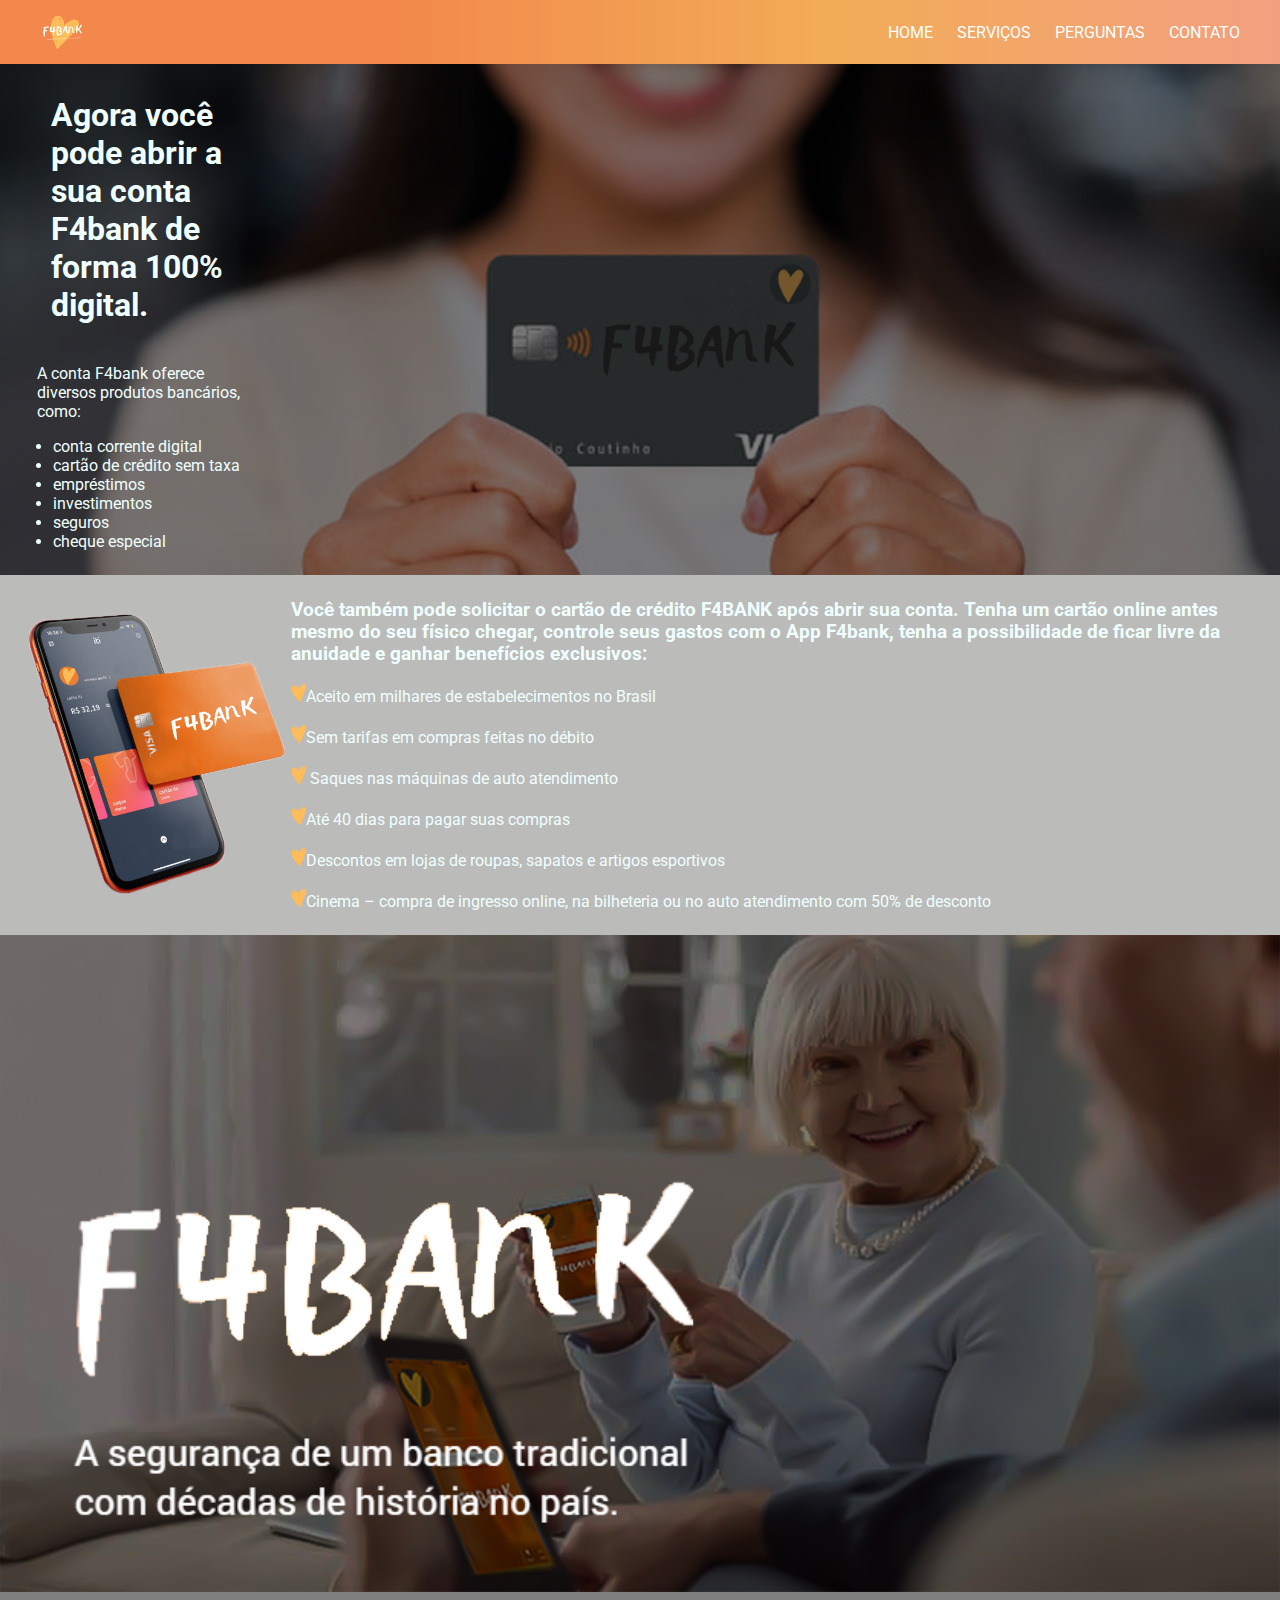
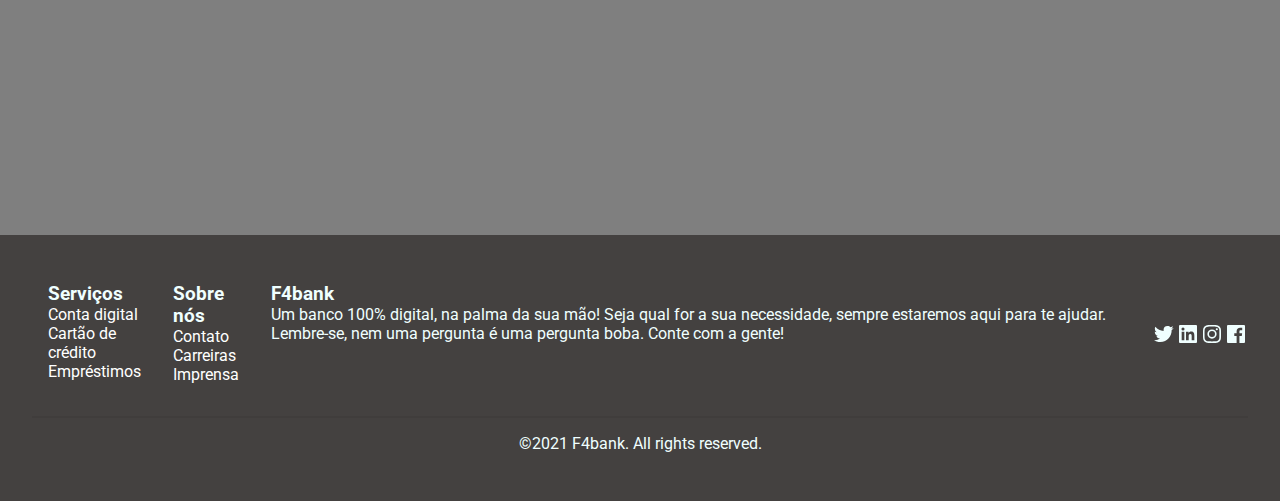
==== commit aa74a401: "Corrigindo erros do codigo" ====
--- a/projeto-f4bank/index.html
+++ b/projeto-f4bank/index.html
@@ -64,7 +64,7 @@
                     <li><img id="heart" src="img/heart.png" height="18"></img>Aceito em milhares de estabelecimentos no Brasil </li> <br>
                     <li><img id="heart" src="img/heart.png" height="18"></img>Sem tarifas em compras feitas no débito</li> <br>
                     <li><img id="heart" src="img/heart.png" height="18"></img> Saques nas máquinas de auto atendimento</li><br>
-                    <li><img id="heart" src="img/heart.png" height="18"></img>Até 40 dias para pagar suas comprras</li> <br>
+                    <li><img id="heart" src="img/heart.png" height="18"></img>Até 40 dias para pagar suas compras</li> <br>
                     <li><img id="heart" src="img/heart.png" height="18"></img>Descontos em lojas de roupas, sapatos e artigos esportivos</li><br>
                     <li><img id="heart" src="img/heart.png" height="18"></img>Cinema – compra de ingresso online, na bilheteria ou no auto atendimento com 50% de desconto</li>
                 </ul> 
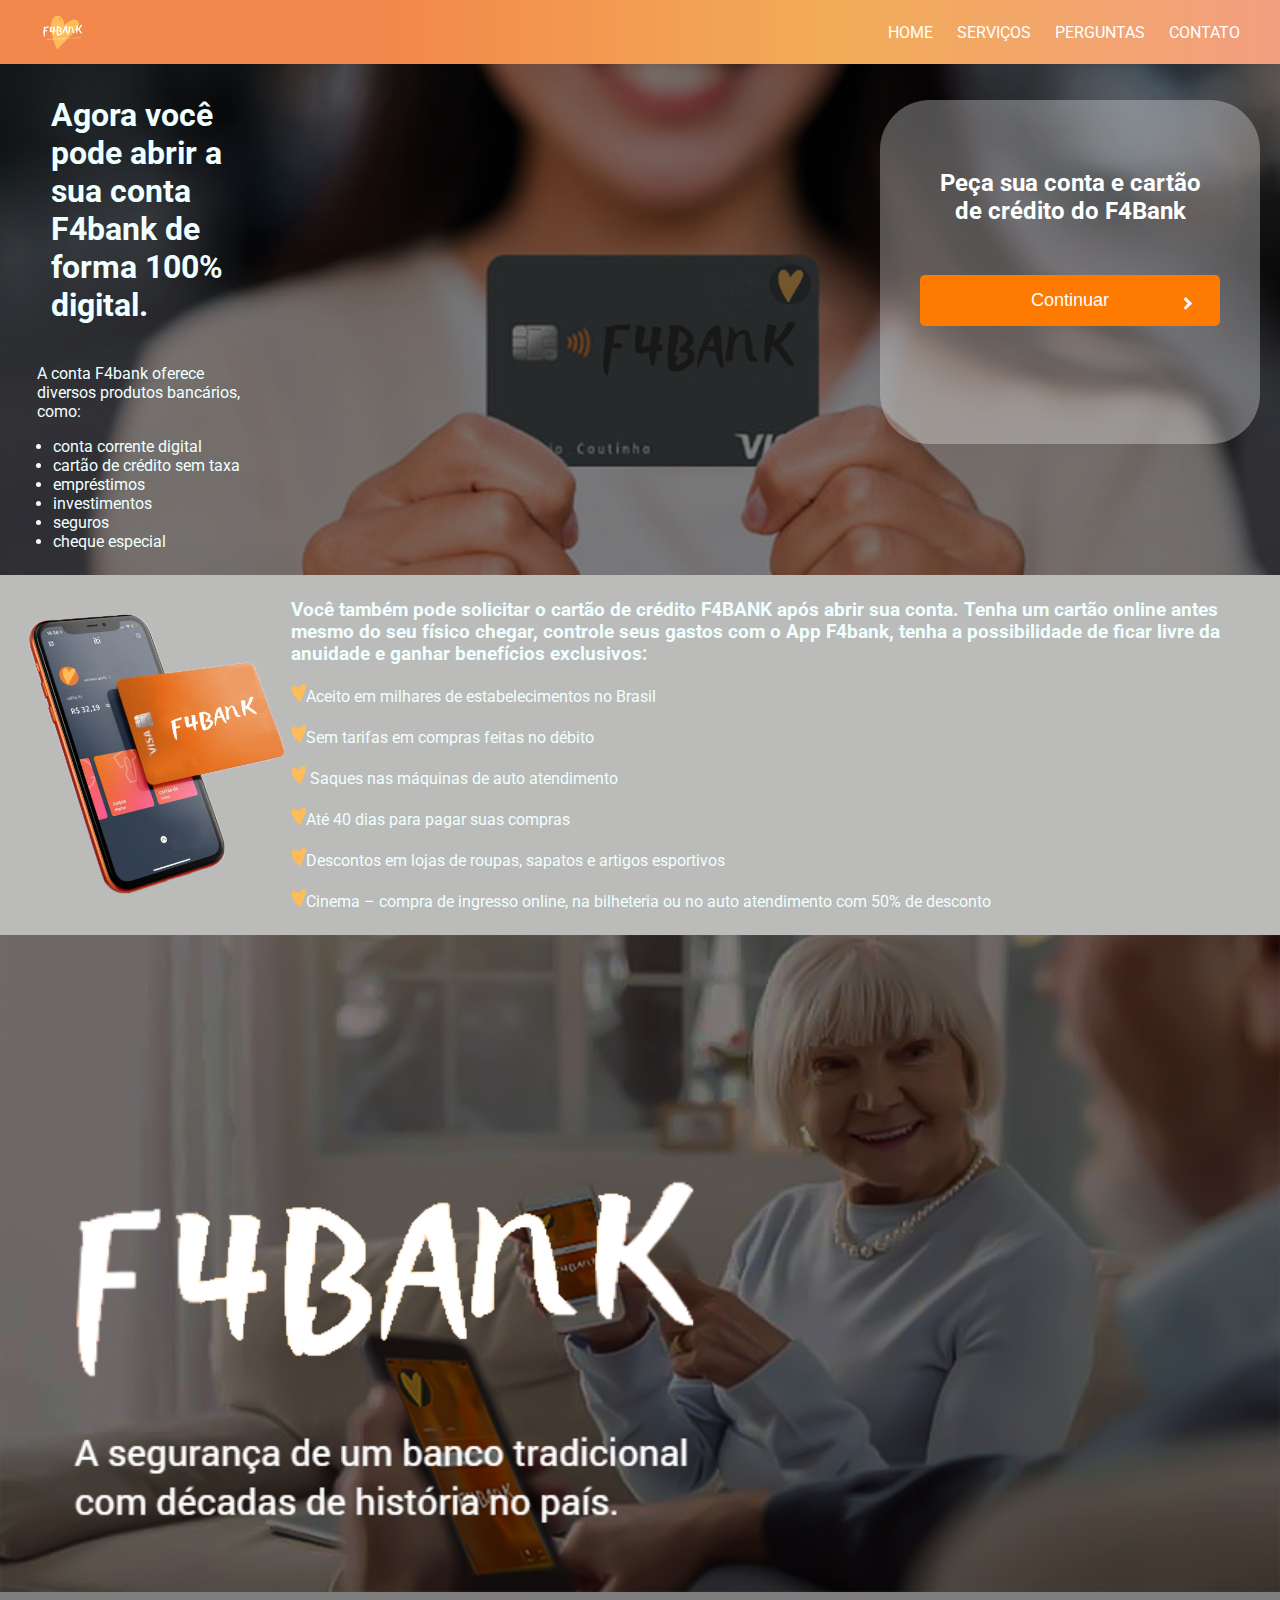
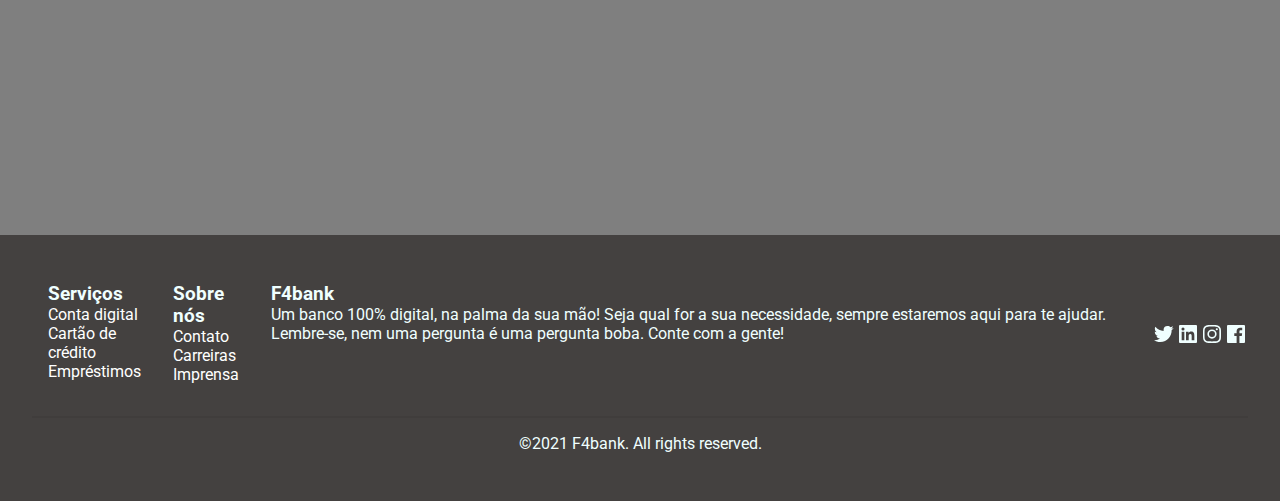
==== commit d93f14fc: "Arrumando caixa de solicitação do site" ====
--- a/projeto-f4bank/index.html
+++ b/projeto-f4bank/index.html
@@ -46,6 +46,11 @@
                     <li>seguros</li> 
                     <li>cheque especial</li>                
                 </ul>                
+            </div>
+
+            <div class="solicitar-conta">
+                <h2>Peça sua conta e cartão<br> de crédito do F4Bank</h2>
+                <a href="contato.html"><button>Continuar</button></a>
             </div>
         
         </section>
--- a/projeto-f4bank/styles.css
+++ b/projeto-f4bank/styles.css
@@ -44,6 +44,7 @@
     height: var(--altura-menu);
     padding: var(--padding-vertical-menu);
     background-image: var(--cor-principal-menu);
+    z-index: 20;
 }
 
 .itens-menu{
@@ -378,3 +379,58 @@
 
 }
 
+/* Solicitando cartão */
+
+.solicitar-conta {
+    top: 100px;
+    right: 0;
+    position: absolute;
+    background-color: rgba(255, 255, 255, 0.3);
+    width: 380px;
+    height: 344px;
+    border-radius: 50px;
+    text-align: center;
+    margin-right: 20px;
+  }
+  
+  .solicitar-conta h2 {
+    margin-top: 50px;
+    color: #fff;
+  }
+  
+  .solicitar-conta button {
+    margin-top: 50px;
+    padding: 15px;
+    border: none;
+    border-radius: 5px;
+    background-color: #ff7a00;
+    color: #fff;
+    font-size: 1.125em;
+    width: 300px;
+    transition: .3s;
+    cursor: pointer;
+  }
+  
+  .solicitar-conta button:hover {
+    background-color: #b15500;
+  }
+  
+  .solicitar-conta::before {
+    position: relative;
+    top: 193px;
+    right: -120px;
+    content: "";
+    display: inline-block;
+    width: 0.4em;
+    height: 0.4em;
+    border-right: 0.2em solid #fff;
+    border-top: 0.2em solid #fff;
+    transform: rotate(45deg);
+    margin-right: 0.5em;
+  }
+
+  @media screen and (max-width: 800px){
+      .solicitar-conta{
+          display: none;
+      }
+  }